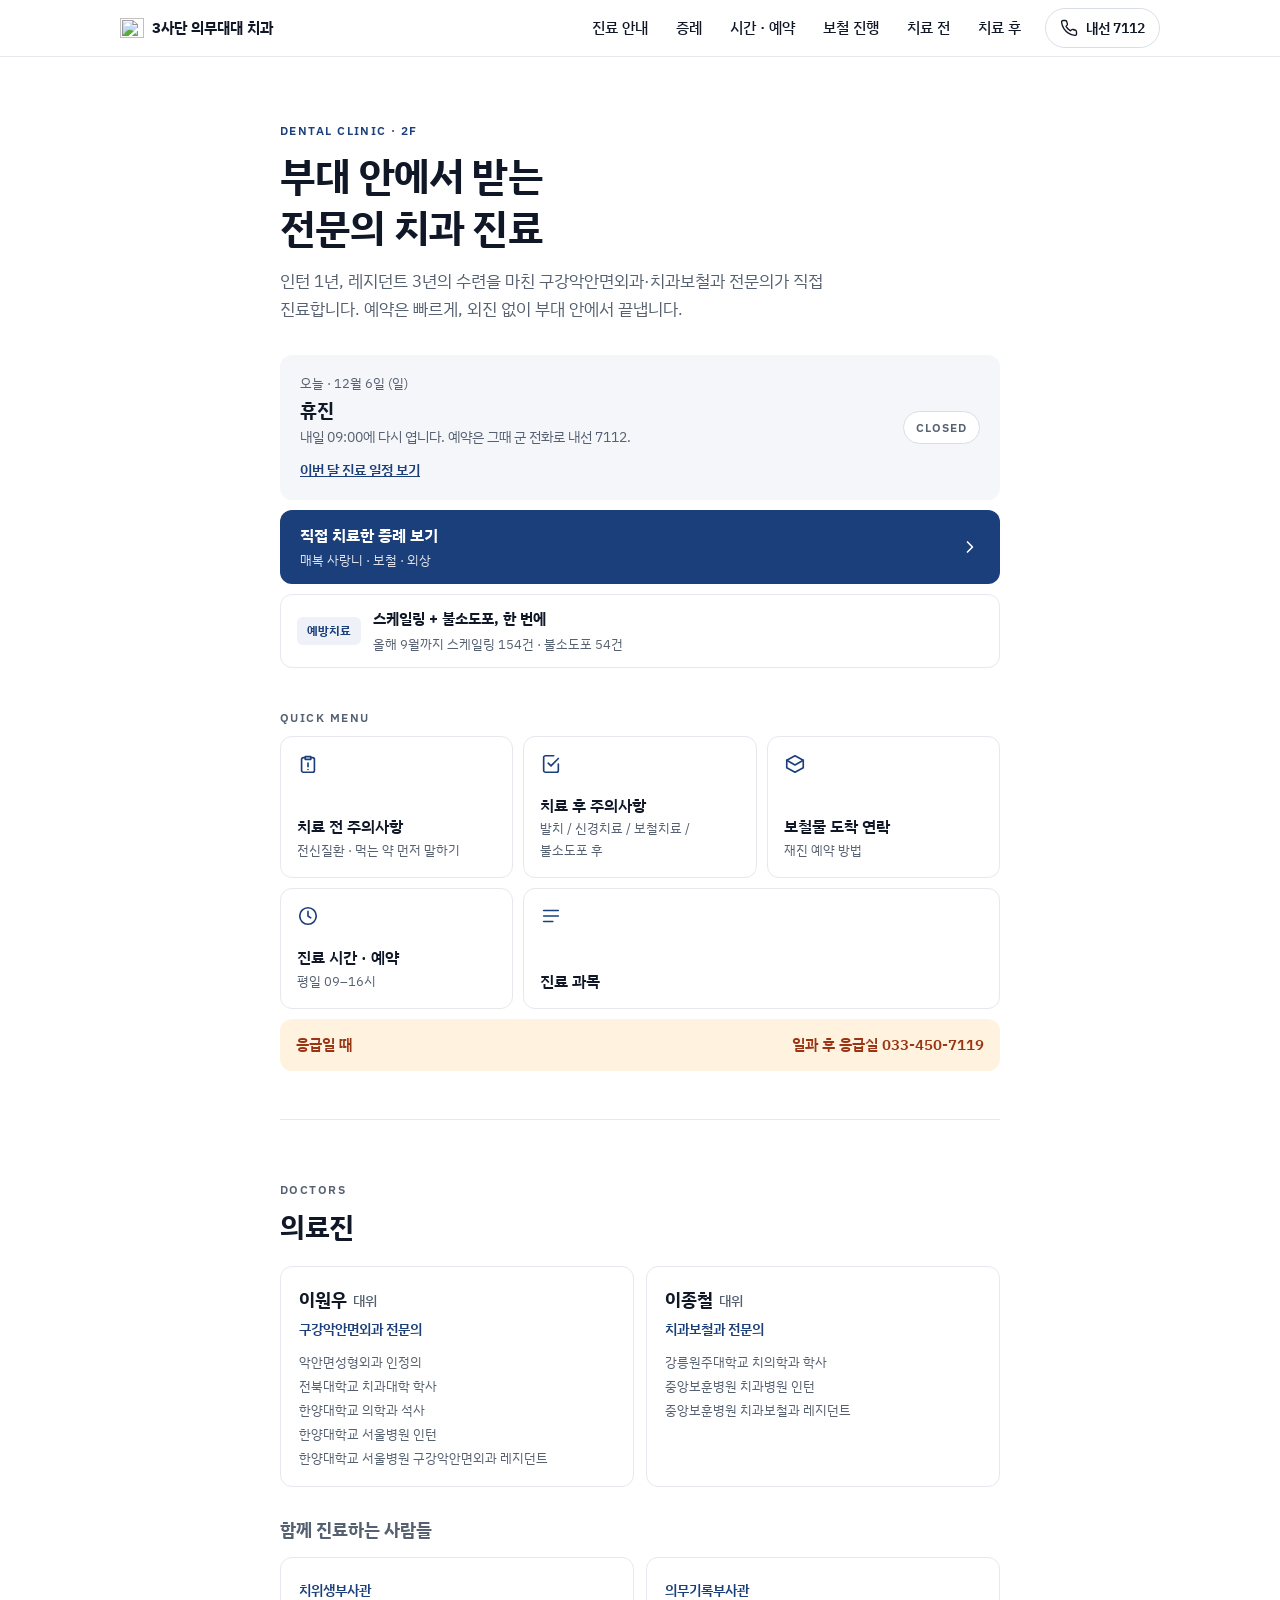
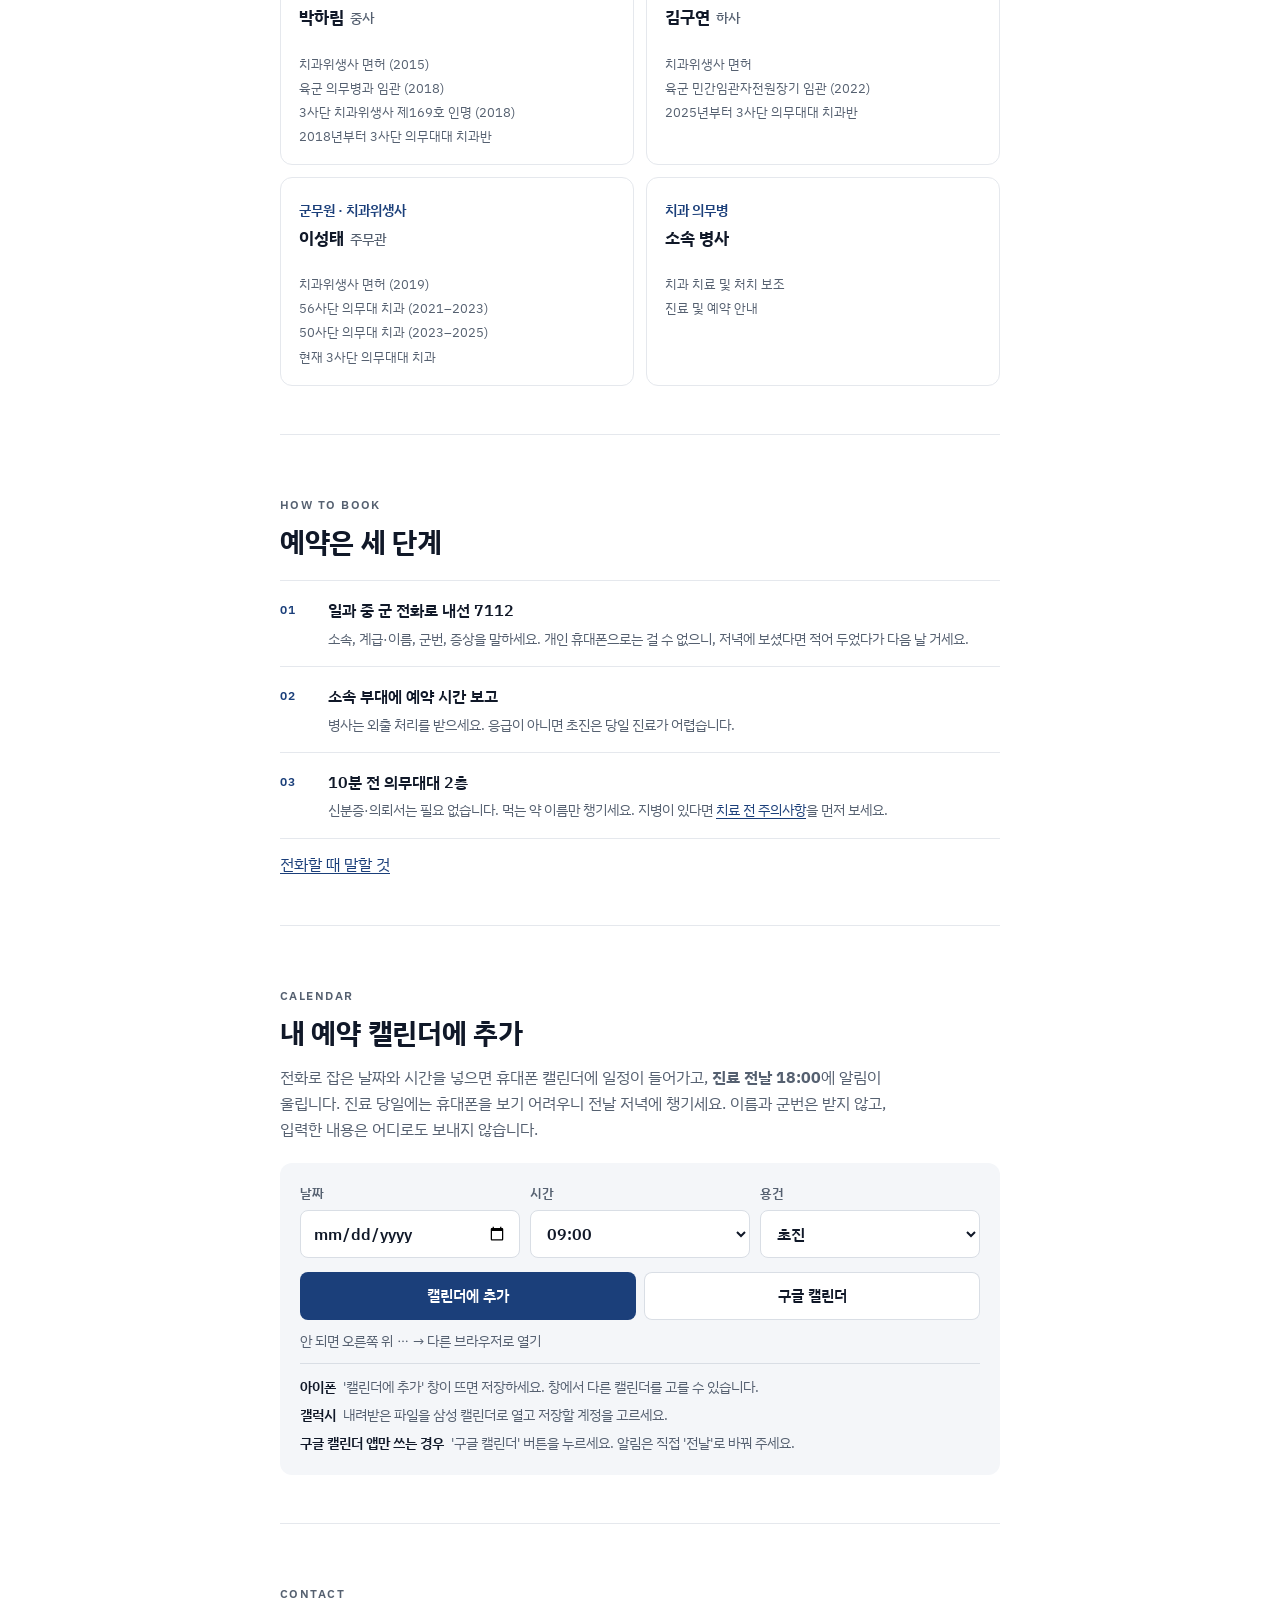
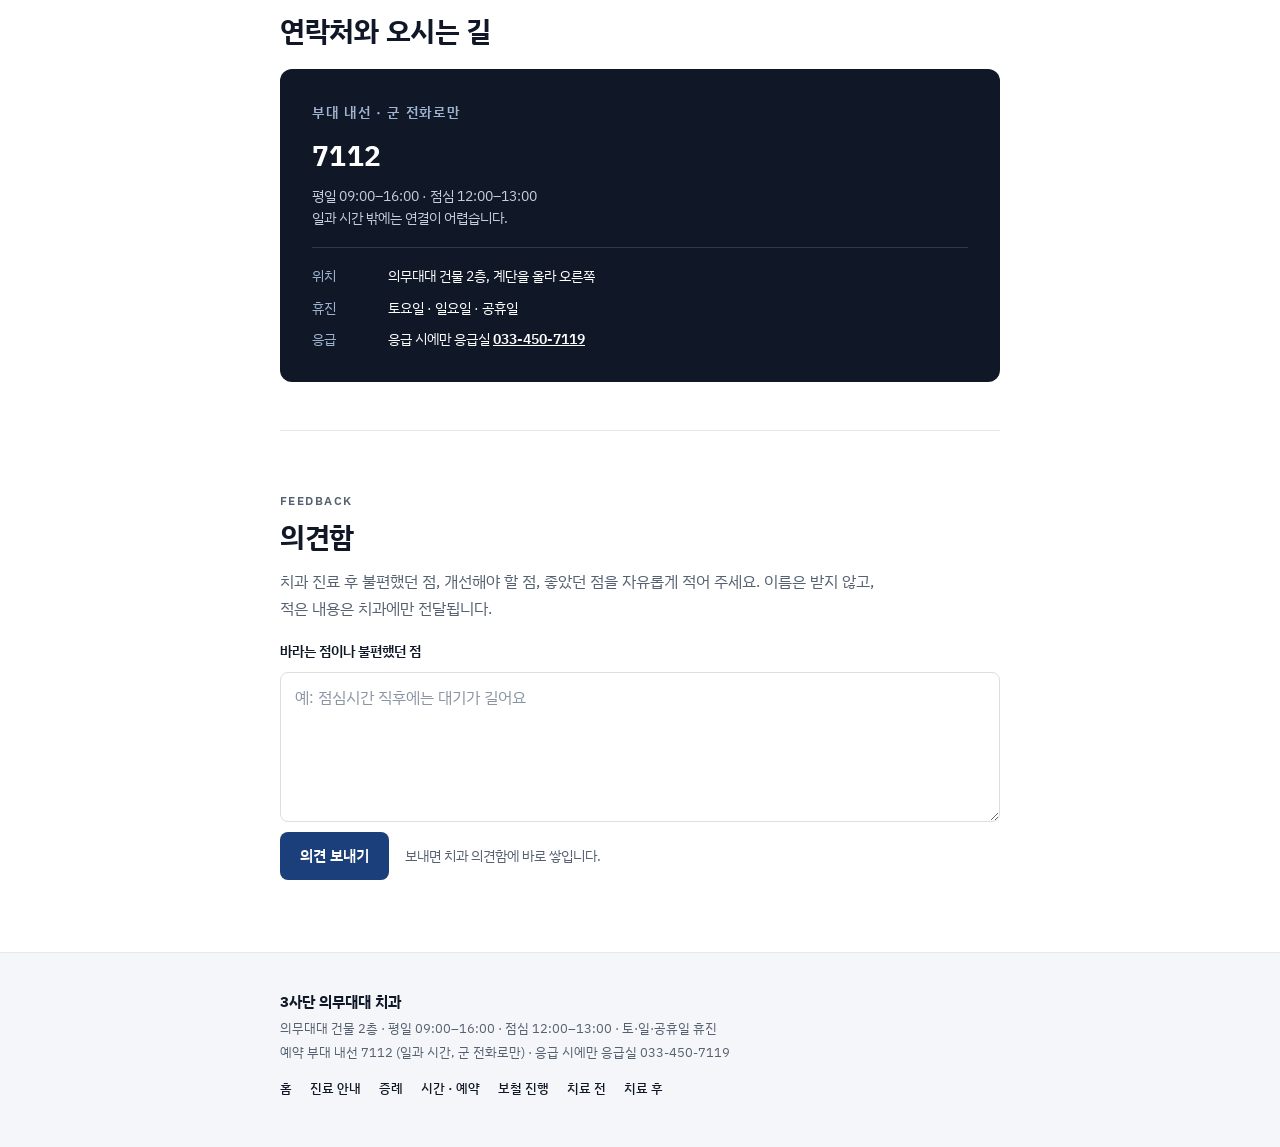
==== index.html @ 7af03ab2 "홈 바로가기 설명 문구 수정 Co-Authored-By: Claude Opus 5.5 <noreply@anthropic.com> Claude-Session: https://clau" ====
<!doctype html>
<html lang="ko">
<head>
<meta charset="utf-8">
<meta name="viewport" content="width=device-width, initial-scale=1">
<meta name="theme-color" content="#ffffff">
<link rel="preconnect" href="https://fonts.googleapis.com">
<link rel="preconnect" href="https://fonts.gstatic.com" crossorigin>
<link rel="stylesheet" href="https://fonts.googleapis.com/css2?family=IBM+Plex+Sans+KR:wght@400;500;600;700&family=IBM+Plex+Sans:wght@500;600&display=swap">
<link rel="icon" href="mark.svg" type="image/svg+xml">
<link rel="stylesheet" href="style.css">

<title>3사단 의무대대 치과</title>
<meta name="description" content="구강악안면외과·치과보철과 전문의가 상주하는 3사단 의무대대 치과. 평일 09:00–16:00, 예약은 군 전화로 부대 내선 7112.">
<meta property="og:type" content="website">
<meta property="og:site_name" content="3사단 의무대대 치과">
<meta property="og:locale" content="ko_KR">
<meta property="og:title" content="3사단 의무대대 치과">
<meta property="og:description" content="구강악안면외과·치과보철과 전문의 진료. 평일 09:00–16:00, 예약은 일과 시간에 군 전화로 부대 내선 7112.">
<meta property="og:url" content="https://wonwoo-dent.github.io/dental_clinic/">
<meta property="og:image" content="https://wonwoo-dent.github.io/dental_clinic/og.png">
<meta property="og:image:width" content="1200">
<meta property="og:image:height" content="630">
<meta property="og:image:alt" content="3사단 의무대대 치과 · 예약은 부대 내선 7112">
<meta name="twitter:card" content="summary_large_image">

</head>
<body>
<a class="skip" href="#main">본문 바로가기</a>
<header class="site-header">
  <div class="site-header__in">
    <a class="brand" href="index.html"><img src="mark.svg" alt="" width="24" height="21">3사단 의무대대 치과</a>
    <nav class="site-nav" aria-label="주요 메뉴">
      <a href="clinic.html">진료 안내</a>
      <a href="cases.html">증례</a>
      <a href="hours.html">시간 · 예약</a>
      <a href="prosthesis.html">보철 진행</a>
      <a href="before.html">치료 전</a>
      <a href="care.html">치료 후</a>
    </nav>
    <a class="site-call" href="hours.html#call" aria-label="전화 예약 안내"><svg viewBox="0 0 24 24" fill="none" stroke="currentColor" stroke-width="1.8" stroke-linecap="round" stroke-linejoin="round" aria-hidden="true"><path d="M22 16.9v3a2 2 0 0 1-2.2 2 19.8 19.8 0 0 1-8.6-3.1 19.5 19.5 0 0 1-6-6A19.8 19.8 0 0 1 2.1 4.2 2 2 0 0 1 4.1 2h3a2 2 0 0 1 2 1.7c.1.9.4 1.8.7 2.7a2 2 0 0 1-.5 2.1L8 9.8a16 16 0 0 0 6 6l1.3-1.3a2 2 0 0 1 2.1-.5c.9.3 1.8.6 2.7.7a2 2 0 0 1 1.7 2z"/></svg><span>내선 7112</span></a>
    <details class="menu">
      <summary aria-label="메뉴"><svg class="ic-open" viewBox="0 0 24 24" fill="none" stroke="currentColor" stroke-width="1.8" stroke-linecap="round" aria-hidden="true"><path d="M4 7h16M4 12h16M4 17h16"/></svg><svg class="ic-close" viewBox="0 0 24 24" fill="none" stroke="currentColor" stroke-width="1.8" stroke-linecap="round" aria-hidden="true"><path d="M6 6l12 12M18 6L6 18"/></svg></summary>
      <nav aria-label="메뉴">
        <a href="index.html" aria-current="page">홈</a>
        <a href="clinic.html">진료 안내</a>
        <a href="cases.html">증례</a>
        <a href="hours.html">시간 · 예약</a>
        <a href="prosthesis.html">보철 진행</a>
        <a href="before.html">치료 전</a>
        <a href="care.html">치료 후</a>
        <a class="menu__er" href="tel:033-450-7119"><span>응급 시에만 · 응급실</span><span>033-450-7119</span></a>
      </nav>
    </details>
  </div>
</header>

<main class="page" id="main">
  <section class="intro" aria-labelledby="page-title">
    <p class="eb eb--accent">Dental clinic · 2F</p>
    <h1 id="page-title">부대 안에서 받는<br>전문의 치과 진료</h1>
    <p class="lead">인턴 1년, 레지던트 3년의 수련을 마친 구강악안면외과·치과보철과 전문의가 직접 진료합니다. 예약은 빠르게, 외진 없이 부대 안에서 끝냅니다.</p>
  </section>

  <section class="today" aria-label="오늘 진료">
    <div>
      <p class="today__when" id="now-clock">오늘</p>
      <p class="today__status" id="now-status">평일 09:00–16:00 진료</p>
      <p class="today__next" id="now-next">점심시간 12:00–13:00. 토요일, 일요일, 공휴일은 휴진입니다.</p>
      <p class="today__sched" id="now-docs" hidden></p>
      <a class="today__link" href="hours.html#schedule">이번 달 진료 일정 보기</a>
    </div>
    <span class="today__badge" id="now-badge">HOURS</span>
  </section>

  <a class="banner" href="cases.html"><span><b>직접 치료한 증례 보기</b><span>매복 사랑니 · 보철 · 외상</span></span><svg viewBox="0 0 24 24" fill="none" stroke="currentColor" stroke-width="2" stroke-linecap="round" stroke-linejoin="round" aria-hidden="true"><path d="M9 6l6 6-6 6"/></svg></a>

  <a class="promo" href="clinic.html#prevent"><span class="promo__eb">예방치료</span><span><b>스케일링 + 불소도포, 한 번에</b><span>올해 9월까지 스케일링 154건 · 불소도포 54건</span></span></a>

  <section class="block block--flush" aria-labelledby="quick-title" style="margin-top:40px">
    <p class="eb" id="quick-title">Quick menu</p>
    <nav class="tiles" aria-label="바로가기">
      <a class="tile" href="before.html"><svg viewBox="0 0 24 24" fill="none" stroke="currentColor" stroke-width="1.8" stroke-linecap="round" stroke-linejoin="round" aria-hidden="true"><path d="M9 4h6v3H9z"/><path d="M15 5h2a2 2 0 0 1 2 2v12a2 2 0 0 1-2 2H7a2 2 0 0 1-2-2V7a2 2 0 0 1 2-2h2"/><path d="M12 11v4M12 18v.01"/></svg><span><b>치료 전 주의사항</b><span>전신질환 · 먹는 약 먼저 말하기</span></span></a>
      <a class="tile" href="care.html"><svg viewBox="0 0 24 24" fill="none" stroke="currentColor" stroke-width="1.8" stroke-linecap="round" stroke-linejoin="round" aria-hidden="true"><path d="M9 11l3 3 8-8"/><path d="M20 12v7a2 2 0 0 1-2 2H6a2 2 0 0 1-2-2V5a2 2 0 0 1 2-2h9"/></svg><span><b>치료 후 주의사항</b><span>발치 / 신경치료 / 보철치료 / 불소도포 후</span></span></a>
      <a class="tile" href="prosthesis.html#arrived"><svg viewBox="0 0 24 24" fill="none" stroke="currentColor" stroke-width="1.8" stroke-linecap="round" stroke-linejoin="round" aria-hidden="true"><path d="M21 8l-9-5-9 5 9 5 9-5z"/><path d="M3 8v8l9 5 9-5V8"/></svg><span><b>보철물 도착 연락</b><span>재진 예약 방법</span></span></a>
      <a class="tile" href="hours.html"><svg viewBox="0 0 24 24" fill="none" stroke="currentColor" stroke-width="1.8" stroke-linecap="round" stroke-linejoin="round" aria-hidden="true"><circle cx="12" cy="12" r="9"/><path d="M12 7v5l3 2"/></svg><span><b>진료 시간 · 예약</b><span>평일 09–16시</span></span></a>
      <a class="tile" href="clinic.html"><svg viewBox="0 0 24 24" fill="none" stroke="currentColor" stroke-width="1.8" stroke-linecap="round" aria-hidden="true"><path d="M4 6h16M4 12h16M4 18h10"/></svg><span><b>진료 과목</b></span></a>
    </nav>
    <a class="er-row" href="hours.html#emergency"><span>응급일 때</span><span>일과 후 응급실 033-450-7119</span></a>
  </section>

  <section class="block" id="staff" aria-labelledby="staff-title">
    <p class="eb">Doctors</p>
    <h2 class="block-title" id="staff-title">의료진</h2>
    <div class="doctors">
      <article class="doctor">
        <h3 class="doctor__name">이원우<small>대위</small></h3>
        <p class="doctor__role">구강악안면외과 전문의</p>
        <ul>
          <li>악안면성형외과 인정의</li>
          <li>전북대학교 치과대학 학사</li>
          <li>한양대학교 의학과 석사</li>
          <li>한양대학교 서울병원 인턴</li>
          <li>한양대학교 서울병원 구강악안면외과 레지던트</li>
        </ul>
      </article>
      <article class="doctor">
        <h3 class="doctor__name">이종철<small>대위</small></h3>
        <p class="doctor__role">치과보철과 전문의</p>
        <ul>
          <li>강릉원주대학교 치의학과 학사</li>
          <li>중앙보훈병원 치과병원 인턴</li>
          <li>중앙보훈병원 치과보철과 레지던트</li>
        </ul>
      </article>
    </div>
    <h3 class="staff-title">함께 진료하는 사람들</h3>
    <div class="doctors">
      <article class="doctor">
        <p class="doctor__role">치위생부사관</p>
        <h4 class="doctor__name">박하림<small>중사</small></h4>
        <ul>
          <li>치과위생사 면허 (2015)</li>
          <li>육군 의무병과 임관 (2018)</li>
          <li>3사단 치과위생사 제169호 인명 (2018)</li>
          <li>2018년부터 3사단 의무대대 치과반</li>
        </ul>
      </article>
      <article class="doctor">
        <p class="doctor__role">의무기록부사관</p>
        <h4 class="doctor__name">김구연<small>하사</small></h4>
        <ul>
          <li>치과위생사 면허</li>
          <li>육군 민간임관자전원장기 임관 (2022)</li>
          <li>2025년부터 3사단 의무대대 치과반</li>
        </ul>
      </article>
      <article class="doctor">
        <p class="doctor__role">군무원 · 치과위생사</p>
        <h4 class="doctor__name">이성태<small>주무관</small></h4>
        <ul>
          <li>치과위생사 면허 (2019)</li>
          <li>56사단 의무대 치과 (2021–2023)</li>
          <li>50사단 의무대 치과 (2023–2025)</li>
          <li>현재 3사단 의무대대 치과</li>
        </ul>
      </article>
      <article class="doctor">
        <p class="doctor__role">치과 의무병</p>
        <h4 class="doctor__name">소속 병사</h4>
        <ul>
          <li>치과 치료 및 처치 보조</li>
          <li>진료 및 예약 안내</li>
        </ul>
      </article>
    </div>
  </section>

  <section class="block" id="how" aria-labelledby="how-title">
    <p class="eb">How to book</p>
    <h2 class="block-title" id="how-title">예약은 세 단계</h2>
    <ol class="numlist">
      <li><div><b>일과 중 군 전화로 내선 7112</b><span>소속, 계급·이름, 군번, 증상을 말하세요. 개인 휴대폰으로는 걸 수 없으니, 저녁에 보셨다면 적어 두었다가 다음 날 거세요.</span></div></li>
      <li><div><b>소속 부대에 예약 시간 보고</b><span>병사는 외출 처리를 받으세요. 응급이 아니면 초진은 당일 진료가 어렵습니다.</span></div></li>
      <li><div><b>10분 전 의무대대 2층</b><span>신분증·의뢰서는 필요 없습니다. 먹는 약 이름만 챙기세요. 지병이 있다면 <a class="link" href="before.html">치료 전 주의사항</a>을 먼저 보세요.</span></div></li>
    </ol>
    <p><a class="link" href="hours.html#call">전화할 때 말할 것</a></p>
  </section>

  <section class="block" id="add-calendar" aria-labelledby="addcal-title">
    <p class="eb">Calendar</p>
    <h2 class="block-title" id="addcal-title">내 예약 캘린더에 추가</h2>
    <p class="text">전화로 잡은 날짜와 시간을 넣으면 휴대폰 캘린더에 일정이 들어가고, <b>진료 전날 18:00</b>에 알림이 울립니다. 진료 당일에는 휴대폰을 보기 어려우니 전날 저녁에 챙기세요. 이름과 군번은 받지 않고, 입력한 내용은 어디로도 보내지 않습니다.</p>
    <form class="addcal" data-addcal>
      <p class="addcal__kakao" data-addcal-kakao hidden>카카오톡 안에서는 캘린더 추가가 안 될 수 있습니다. 오른쪽 위 <b>⋯</b> → <b>다른 브라우저로 열기</b>를 누른 뒤 다시 해 주세요.</p>
      <div class="addcal__fields">
        <label>날짜<input type="date" name="date" required></label>
        <label>시간<select name="time"></select></label>
        <label>용건<select name="kind"><option>초진</option><option>재진</option><option>보철 장착</option><option>발치</option><option>신경치료</option><option>스케일링</option></select></label>
      </div>
      <div class="addcal__buttons">
        <button class="button" type="submit">캘린더에 추가</button>
        <button class="button button--ghost" type="button" data-addcal-google>구글 캘린더</button>
      </div>
      <p class="addcal__msg small" data-addcal-msg aria-live="polite"></p>
      <p class="addcal__hint small muted">안 되면 오른쪽 위 ⋯ → 다른 브라우저로 열기</p>
      <ul class="addcal__devices small muted">
        <li><b>아이폰</b> '캘린더에 추가' 창이 뜨면 저장하세요. 창에서 다른 캘린더를 고를 수 있습니다.</li>
        <li><b>갤럭시</b> 내려받은 파일을 삼성 캘린더로 열고 저장할 계정을 고르세요.</li>
        <li><b>구글 캘린더 앱만 쓰는 경우</b> '구글 캘린더' 버튼을 누르세요. 알림은 직접 '전날'로 바꿔 주세요.</li>
      </ul>
    </form>
  </section>

  <section class="block" id="place" aria-labelledby="place-title">
    <p class="eb">Contact</p>
    <h2 class="block-title" id="place-title">연락처와 오시는 길</h2>
    <div class="contact">
      <p class="eb">부대 내선 · 군 전화로만</p>
      <p class="contact__num">7112</p>
      <p>평일 09:00–16:00 · 점심 12:00–13:00<br>일과 시간 밖에는 연결이 어렵습니다.</p>
      <dl class="contact__rows">
        <dt>위치</dt><dd>의무대대 건물 2층, 계단을 올라 오른쪽</dd>
        <dt>휴진</dt><dd>토요일 · 일요일 · 공휴일</dd>
        <dt>응급</dt><dd>응급 시에만 응급실 <a href="tel:033-450-7119">033-450-7119</a></dd>
      </dl>
    </div>
  </section>

  <section class="block" id="feedback" aria-labelledby="fb-title">
    <p class="eb">Feedback</p>
    <h2 class="block-title" id="fb-title">의견함</h2>
    <p>치과 진료 후 불편했던 점, 개선해야 할 점, 좋았던 점을 자유롭게 적어 주세요. 이름은 받지 않고, 적은 내용은 치과에만 전달됩니다.</p>
    <form class="fb" id="fb-form" action="https://docs.google.com/forms/d/e/1FAIpQLScYv5OPSOPAkaIRf9biORDnwYV5szAisddn2qoDDCzbE45UtQ/formResponse" method="post" target="fb-sink" novalidate>
      <label class="fb__label" for="fb-text">바라는 점이나 불편했던 점</label>
      <textarea class="fb__field" id="fb-text" name="entry.2080021156" rows="5" required maxlength="1000" placeholder="예: 점심시간 직후에는 대기가 길어요"></textarea>
      <div class="fb__row">
        <button class="button" type="submit" id="fb-send">의견 보내기</button>
        <span class="fb__note small muted" id="fb-note">보내면 치과 의견함에 바로 쌓입니다.</span>
      </div>
    </form>
    <iframe name="fb-sink" class="sr-only" title="전송 처리" tabindex="-1" aria-hidden="true"></iframe>
    <p class="fb__done" id="fb-done" hidden>보냈습니다. 읽고 진료에 반영하겠습니다. 하나 더 적으려면 칸에 다시 쓰면 됩니다.</p>
  </section>
</main>
<footer class="site-footer">
  <div class="site-footer__in">
    <p class="site-footer__name">3사단 의무대대 치과</p>
    <p>의무대대 건물 2층 · 평일 09:00–16:00 · 점심 12:00–13:00 · 토·일·공휴일 휴진</p>
    <p>예약 부대 내선 7112 (일과 시간, 군 전화로만) · 응급 시에만 응급실 033-450-7119</p>
    <nav class="site-footer__links" aria-label="꼬리 메뉴">
      <a href="index.html">홈</a>
      <a href="clinic.html">진료 안내</a>
      <a href="cases.html">증례</a>
      <a href="hours.html">시간 · 예약</a>
      <a href="prosthesis.html">보철 진행</a>
      <a href="before.html">치료 전</a>
      <a href="care.html">치료 후</a>
    </nav>
  </div>
</footer>
<script src="site.js" defer></script>
<script src="calendar.js" defer></script>
<script src="booking.js" defer></script>
</body>
</html>
---- style.css ----
/* 3사단 의무대대 치과 — 공통 스타일
   공공기관 안내 페이지처럼 찾기 쉽게, 여백과 글자만 절제해서.
   색: 흰 바탕, 짙은 글자, 포인트 남색은 버튼·라벨·칩에만. 글꼴: IBM Plex Sans KR. 본문은 왼쪽 정렬. */

:root {
  --bg: #ffffff;
  --ink: #101828;
  --muted: #556070;
  --line: #e5e8ed;
  --line-strong: #d9dee5;
  --soft: #f4f6f9;
  --accent: #1b3f7a;
  --accent-deep: #122b55;
  --accent-soft: #eef2f8;
  --warn-bg: #fff3e0;
  --warn: #9a3412;
  --warn-text: #4a2306;
  --warn-sub: #6b4a2e;
  --do: #15803d;
  --dont: #b42318;
  --dark: #101828;
  --dark-text: #c5ceda;
  --dark-label: #9fb3d1;

  --font: "IBM Plex Sans KR", "Pretendard Variable", Pretendard, -apple-system, system-ui, sans-serif;
  --font-eb: "IBM Plex Sans", "IBM Plex Sans KR", -apple-system, system-ui, sans-serif;

  --wrap: 760px;
  --gutter: 20px;
  --radius: 12px;
}

/* ---------- 기본 ---------- */
*, *::before, *::after { box-sizing: border-box; }
html { -webkit-text-size-adjust: 100%; text-size-adjust: 100%; scroll-padding-top: 72px; }
body { margin: 0; background: var(--bg); color: var(--ink); font-family: var(--font); font-size: 16px; line-height: 1.65; -webkit-font-smoothing: antialiased; word-break: keep-all; overflow-wrap: break-word; }
h1, h2, h3, p, figure, ul, ol, dl, dd { margin: 0; }
img, svg { display: block; max-width: 100%; }
button, input, select, textarea { font: inherit; color: inherit; }
a { color: var(--accent); }
a:hover { color: var(--accent-deep); }
:focus-visible { outline: 3px solid var(--accent); outline-offset: 2px; }
.sr-only { position: absolute; width: 1px; height: 1px; overflow: hidden; clip-path: inset(50%); white-space: nowrap; }
.skip { position: absolute; left: 12px; top: -48px; z-index: 30; padding: 10px 14px; background: var(--ink); color: #fff; text-decoration: none; border-radius: 8px; }
.skip:focus { top: 12px; color: #fff; }
.muted { color: var(--muted); }
.small { font-size: 14px; line-height: 1.6; }
.nums { font-variant-numeric: tabular-nums; }
.link { color: var(--accent); text-decoration: underline; text-underline-offset: 0.2em; text-decoration-thickness: 1px; }

/* 영문 대문자 작은 라벨 */
.eb { margin: 0 0 8px; font-family: var(--font-eb); font-size: 12px; font-weight: 600; letter-spacing: 0.12em; text-transform: uppercase; color: var(--muted); }
.eb--accent { color: var(--accent); }

/* ---------- 헤더 ---------- */
.site-header { position: sticky; top: 0; z-index: 20; background: rgba(255, 255, 255, 0.95); border-bottom: 1px solid var(--line); backdrop-filter: saturate(1.4) blur(8px); -webkit-backdrop-filter: saturate(1.4) blur(8px); }
.site-header__in { max-width: 1080px; height: 56px; margin: 0 auto; padding: 0 var(--gutter); display: flex; align-items: center; gap: 12px; }
.brand { display: flex; align-items: center; gap: 8px; margin-right: auto; color: var(--ink); text-decoration: none; font-size: 15px; font-weight: 700; white-space: nowrap; }
.brand:hover { color: var(--ink); }
.brand img { width: 24px; height: auto; }
.site-nav { display: flex; gap: 4px; }
.site-nav a { padding: 8px 12px; border-radius: 8px; color: var(--ink); text-decoration: none; font-size: 15px; font-weight: 500; }
.site-nav a:hover { background: var(--soft); color: var(--ink); }
.site-nav a[aria-current="page"] { color: var(--accent); font-weight: 600; }
.site-call { display: flex; align-items: center; gap: 8px; height: 40px; padding: 0 14px; border: 1px solid var(--line-strong); border-radius: 999px; color: var(--ink); text-decoration: none; font-size: 14px; font-weight: 600; white-space: nowrap; }
.site-call:hover { border-color: var(--ink); color: var(--ink); }
.site-call svg { width: 18px; height: 18px; }
.menu { display: none; position: relative; }
.menu summary { list-style: none; width: 44px; height: 44px; display: flex; align-items: center; justify-content: center; cursor: pointer; border-radius: 8px; }
.menu summary::-webkit-details-marker { display: none; }
.menu summary svg { width: 22px; height: 22px; }
.menu .ic-close { display: none; }
.menu[open] .ic-open { display: none; }
.menu[open] .ic-close { display: block; }
.menu nav { position: fixed; left: 0; right: 0; top: 56px; padding: 8px var(--gutter) 20px; background: #fff; border-bottom: 1px solid var(--line); box-shadow: 0 12px 24px rgba(16, 24, 40, 0.08); }
.menu nav a { display: flex; justify-content: space-between; align-items: center; min-height: 52px; border-bottom: 1px solid var(--line); color: var(--ink); text-decoration: none; font-size: 16px; font-weight: 500; }
.menu nav a[aria-current="page"] { color: var(--accent); font-weight: 600; }
.menu nav a.menu__er { border-bottom: 0; margin-top: 12px; min-height: 48px; padding: 0 14px; border-radius: 8px; background: var(--warn-bg); color: var(--warn); font-weight: 600; }

/* ---------- 본문 틀 ---------- */
.page { max-width: var(--wrap); margin: 0 auto; padding: 0 var(--gutter); }
.intro { padding: 44px 0 8px; }
.intro h1 { font-size: clamp(30px, 4vw, 40px); line-height: 1.3; font-weight: 700; letter-spacing: -0.02em; }
.intro .lead { margin-top: 14px; max-width: 36em; font-size: 17px; line-height: 1.65; color: var(--muted); }
.intro .actions { margin-top: 22px; display: flex; flex-wrap: wrap; gap: 8px; }
.block { margin-top: 48px; padding-top: 48px; border-top: 1px solid var(--line); }
.block--flush { border-top: 0; padding-top: 0; }
.block > h2, .block-title { font-size: clamp(24px, 3vw, 28px); line-height: 1.35; font-weight: 700; letter-spacing: -0.01em; }
.block > p, .block .text { margin-top: 12px; max-width: 38em; color: var(--muted); }
.block > p + p { margin-top: 8px; }
.block > h3 { margin-top: 28px; font-size: 18px; font-weight: 700; }
.plain { margin-top: 14px; padding-left: 1.2em; }
.plain li + li { margin-top: 6px; }
.plain li::marker { color: var(--accent); }

/* ---------- 버튼 ---------- */
.button { display: inline-flex; align-items: center; justify-content: center; gap: 8px; min-height: 48px; padding: 0 20px; border: 0; border-radius: 8px; background: var(--accent); color: #fff; text-decoration: none; font-size: 15px; font-weight: 600; cursor: pointer; white-space: nowrap; }
.button:hover { background: var(--accent-deep); color: #fff; }
.button--ghost { background: #fff; color: var(--ink); box-shadow: inset 0 0 0 1px var(--line-strong); }
.button--ghost:hover { background: var(--soft); color: var(--ink); }

/* ---------- 칩 ---------- */
.chips { margin-top: 22px; display: flex; flex-wrap: wrap; gap: 8px; }
.chip { display: inline-flex; align-items: center; height: 36px; padding: 0 14px; border: 1px solid var(--line-strong); border-radius: 999px; color: var(--ink); text-decoration: none; font-size: 14px; font-weight: 500; white-space: nowrap; }
.chip:hover { border-color: var(--ink); color: var(--ink); }

/* ---------- 응급 상자 ---------- */
.urgent { margin-top: 28px; padding: 20px; background: var(--warn-bg); border-radius: var(--radius); color: var(--warn-text); }
.urgent__head { display: flex; align-items: center; gap: 8px; color: var(--warn); }
.urgent__head svg { width: 20px; height: 20px; flex: none; }
.urgent__head h2 { font-size: 17px; font-weight: 700; }
.urgent ul { margin-top: 12px; padding-left: 20px; font-size: 15px; line-height: 1.75; }
.urgent p { margin-top: 10px; font-size: 15px; line-height: 1.7; }
.urgent__grid { margin-top: 16px; display: grid; grid-template-columns: repeat(2, minmax(0, 1fr)); gap: 8px; }
.urgent__cell { padding: 12px; background: #fff; border-radius: 8px; }
.urgent__cell span { display: block; font-size: 12px; color: var(--warn-sub); }
.urgent__cell b { display: block; margin-top: 4px; font-size: 16px; color: var(--ink); }
.urgent__er { margin-top: 8px; min-height: 48px; display: flex; align-items: center; justify-content: center; padding: 0 12px; background: var(--warn); color: #fff; border-radius: 8px; text-decoration: none; font-size: 15px; font-weight: 600; text-align: center; }
.urgent__er:hover { background: #7c2d12; color: #fff; }

/* ---------- 시술별: 요약 태그와 이렇게 하세요 / 하지 마세요 ---------- */
.tags { margin-top: 14px; display: flex; flex-wrap: wrap; gap: 6px; }
.tag { padding: 4px 10px; background: var(--accent-soft); border-radius: 6px; font-size: 13px; font-weight: 500; color: var(--accent); }
.sub { margin-top: 24px; font-size: 13px; font-weight: 600; color: var(--muted); }
.checks { margin-top: 10px; padding: 0; list-style: none; display: grid; gap: 10px; }
.checks li { position: relative; padding-left: 28px; font-size: 15px; line-height: 1.6; }
.checks li::before { content: ""; position: absolute; left: 0; top: 3px; width: 18px; height: 18px; background: no-repeat center / 18px 18px; }
.checks .do::before { background-image: url("data:image/svg+xml,%3Csvg xmlns='http://www.w3.org/2000/svg' viewBox='0 0 24 24' fill='none' stroke='%2315803D' stroke-width='2.4' stroke-linecap='round' stroke-linejoin='round'%3E%3Cpath d='M5 12l5 5L20 7'/%3E%3C/svg%3E"); }
.checks .dont::before { background-image: url("data:image/svg+xml,%3Csvg xmlns='http://www.w3.org/2000/svg' viewBox='0 0 24 24' fill='none' stroke='%23B42318' stroke-width='2.4' stroke-linecap='round'%3E%3Cpath d='M6 6l12 12M18 6L6 18'/%3E%3C/svg%3E"); }
.softbox { margin-top: 22px; padding: 16px; background: var(--soft); border-radius: 10px; }
.softbox b { display: block; font-size: 15px; }
.softbox p { margin-top: 6px; font-size: 14px; line-height: 1.65; color: var(--muted); }

/* ---------- 순서: 번호 원 ---------- */
.flow { margin-top: 20px; padding: 0; list-style: none; counter-reset: flow; }
.flow li { position: relative; padding: 0 0 18px 42px; counter-increment: flow; }
.flow li::before { content: counter(flow); position: absolute; left: 0; top: 0; width: 28px; height: 28px; border-radius: 50%; background: var(--accent); color: #fff; font-size: 13px; font-weight: 700; display: flex; align-items: center; justify-content: center; }
.flow li:not(:last-child)::after { content: ""; position: absolute; left: 13.5px; top: 32px; bottom: 4px; width: 1px; background: var(--line-strong); }
.flow b { display: block; padding-top: 3px; font-size: 15px; font-weight: 600; }
.flow span { display: block; margin-top: 4px; font-size: 14px; line-height: 1.6; color: var(--muted); }

/* ---------- 순서: 01 02 03 줄 목록 ---------- */
.numlist { margin-top: 20px; padding: 0; list-style: none; border-top: 1px solid var(--line); counter-reset: n; }
.numlist li { display: grid; grid-template-columns: 36px minmax(0, 1fr); gap: 12px; padding: 16px 0; border-bottom: 1px solid var(--line); counter-increment: n; }
.numlist li::before { content: counter(n, decimal-leading-zero); padding-top: 3px; font-family: var(--font-eb); font-size: 12px; font-weight: 600; letter-spacing: 0.12em; color: var(--accent); }
.numlist b { display: block; font-size: 16px; font-weight: 600; }
.numlist span { display: block; margin-top: 4px; font-size: 14px; line-height: 1.6; color: var(--muted); }

/* ---------- 전화 스크립트 카드 (어두운 면) ---------- */
.callcard { margin-top: 56px; padding: 24px 20px; background: var(--dark); color: #fff; border-radius: var(--radius); }
.block .callcard, .callcard--inline { margin-top: 20px; }
.callcard h3.callcard__title { margin-top: 10px; }
.callcard .eb { margin: 0; color: var(--dark-label); }
.callcard__title { margin-top: 10px; font-size: 20px; font-weight: 700; line-height: 1.35; }
.callcard__note { margin-top: 8px; font-size: 14px; line-height: 1.6; color: var(--dark-text); }
.callcard__list { margin-top: 18px; display: grid; grid-template-columns: 76px minmax(0, 1fr); row-gap: 10px; font-size: 15px; }
.callcard__list dt { color: var(--dark-label); }
.callcard__list dd.is-fill { font-weight: 700; }
.callcard__foot { margin-top: 16px; font-size: 14px; color: var(--dark-text); }
.callcard__num { margin-top: 18px; font-size: 22px; font-weight: 700; letter-spacing: 0.01em; }
.callcard__num small { display: block; margin-top: 2px; font-size: 13px; font-weight: 400; color: var(--dark-text); letter-spacing: 0; }

/* ---------- 캘린더 파일 만들기 ---------- */
.addcal { margin-top: 20px; padding: 20px; background: var(--soft); border-radius: var(--radius); }
.addcal__fields { display: grid; grid-template-columns: repeat(3, minmax(0, 1fr)); gap: 10px; }
.addcal label { display: grid; gap: 6px; font-size: 13px; font-weight: 600; color: var(--muted); }
.addcal input, .addcal select { width: 100%; min-height: 48px; padding: 0 12px; border: 1px solid var(--line-strong); border-radius: 8px; background: #fff; color: var(--ink); font-size: 16px; }
.addcal .button { margin-top: 14px; width: 100%; }
.addcal__msg { margin-top: 10px; }
@media (max-width: 560px) { .addcal__fields { grid-template-columns: 1fr 1fr; } .addcal__fields label:last-child { grid-column: 1 / -1; } }

/* ---------- 홈: 오늘 진료 ---------- */
.today { margin-top: 24px; padding: 18px 20px; background: var(--soft); border-radius: var(--radius); display: flex; align-items: center; justify-content: space-between; gap: 12px; }
.today__when { font-size: 13px; color: var(--muted); }
.today__status { margin-top: 4px; font-size: 19px; font-weight: 700; line-height: 1.35; }
.today__next { margin-top: 2px; font-size: 14px; line-height: 1.55; color: var(--muted); }
.today__sched { margin-top: 8px; font-size: 14px; font-weight: 600; color: var(--accent); }
.today__sched[hidden] { display: none; }
.today__badge { flex: none; padding: 6px 12px; border-radius: 999px; background: #fff; border: 1px solid var(--line-strong); font-family: var(--font-eb); font-size: 12px; font-weight: 600; letter-spacing: 0.08em; color: var(--muted); }
.today__badge.is-open { background: var(--accent); border-color: var(--accent); color: #fff; }
.today__link { display: inline-block; margin-top: 10px; font-size: 14px; font-weight: 600; }

/* ---------- 홈: 바로가기 타일 ---------- */
.tiles { display: grid; grid-template-columns: repeat(2, minmax(0, 1fr)); gap: 10px; }
.tiles > .tile:last-child:nth-child(odd) { grid-column: 1 / -1; min-height: 0; flex-direction: row; align-items: center; justify-content: flex-start; gap: 14px; }
.tile { display: flex; flex-direction: column; justify-content: space-between; gap: 20px; min-height: 120px; padding: 16px; border: 1px solid var(--line); border-radius: var(--radius); color: var(--ink); text-decoration: none; }
.tile:hover { border-color: var(--ink); color: var(--ink); }
.tile svg { width: 22px; height: 22px; color: var(--accent); }
.tile > span { display: block; }
.tile b { display: block; font-size: 16px; font-weight: 600; line-height: 1.35; color: var(--ink); }
.tile b + span { display: block; margin-top: 2px; font-size: 13px; color: var(--muted); }
.er-row { margin-top: 10px; min-height: 52px; padding: 0 16px; display: flex; align-items: center; justify-content: space-between; gap: 12px; background: var(--warn-bg); border-radius: var(--radius); color: var(--warn); text-decoration: none; font-size: 15px; font-weight: 600; }
.er-row:hover { color: #7c2d12; }

/* ---------- 홈: 의료진 ---------- */
.doctors { margin-top: 20px; display: grid; grid-template-columns: repeat(2, minmax(0, 1fr)); gap: 12px; }
.doctor { padding: 18px; border: 1px solid var(--line); border-radius: var(--radius); }
.doctor__name { font-size: 18px; font-weight: 700; }
.doctor__name small { margin-left: 6px; font-size: 14px; font-weight: 500; color: var(--muted); }
.doctor__role { margin-top: 2px; font-size: 14px; font-weight: 600; color: var(--accent); }
.doctor ul { margin-top: 12px; padding: 0; list-style: none; font-size: 13px; line-height: 1.55; color: var(--muted); }
.doctor ul li + li { margin-top: 4px; }
.team { margin-top: 28px; border-top: 1px solid var(--line); }
.team__row { display: grid; grid-template-columns: 9.5rem minmax(0, 1fr); gap: 12px; padding: 14px 0; border-bottom: 1px solid var(--line); font-size: 15px; }
.team__row dt { color: var(--muted); font-size: 14px; }
.team__row dd b { font-weight: 600; }
.team__row dd span { display: block; margin-top: 2px; font-size: 13px; color: var(--muted); }

/* ---------- 연락처 카드 ---------- */
.contact { margin-top: 20px; padding: 24px 20px; background: var(--dark); color: #fff; border-radius: var(--radius); }
.contact .eb { margin: 0; color: var(--dark-label); }
.contact .contact__num { margin-top: 10px; font-size: 28px; font-weight: 700; color: #fff; letter-spacing: 0.01em; }
.contact p { margin-top: 6px; font-size: 14px; line-height: 1.6; color: var(--dark-text); }
.contact a { color: #fff; font-weight: 600; }
.contact__rows { margin-top: 18px; padding-top: 16px; border-top: 1px solid rgba(255, 255, 255, 0.14); display: grid; grid-template-columns: 76px minmax(0, 1fr); row-gap: 8px; font-size: 14px; }
.contact__rows dt { color: var(--dark-label); }

/* ---------- 표 ---------- */
.table { width: 100%; margin-top: 18px; border-collapse: collapse; font-variant-numeric: tabular-nums; font-size: 15px; }
.table th, .table td { padding: 12px 8px; border-bottom: 1px solid var(--line); text-align: left; vertical-align: top; }
.table thead th { font-size: 13px; font-weight: 600; color: var(--muted); border-bottom-color: var(--line-strong); }
.table tbody th { font-weight: 600; white-space: nowrap; }
.table td.num { white-space: nowrap; }

/* ---------- 접는 칸 ---------- */
.bars { margin-top: 18px; border-top: 1px solid var(--line); }
.bar { border-bottom: 1px solid var(--line); }
.bar summary { list-style: none; min-height: 56px; display: flex; align-items: center; justify-content: space-between; gap: 12px; font-weight: 600; cursor: pointer; }
.bar summary::-webkit-details-marker { display: none; }
.bar summary::after { content: ""; width: 10px; height: 10px; border-right: 2px solid var(--muted); border-bottom: 2px solid var(--muted); transform: rotate(45deg) translateY(-3px); transition: transform 160ms ease; }
.bar[open] summary::after { transform: rotate(-135deg) translateY(-3px); }
.bar__panel { padding: 0 0 18px; }
.bar__panel dl { display: grid; grid-template-columns: minmax(0, 1fr) auto; gap: 8px 16px; font-size: 15px; }
.bar__panel dt { color: var(--muted); }
.bar__panel dd { font-weight: 600; text-align: right; }
.bar__panel p { margin-top: 10px; font-size: 14px; color: var(--muted); }

/* ---------- 자주 묻는 질문 ---------- */
.faq-list { margin-top: 18px; border-top: 1px solid var(--line); }
.faq-list p { padding: 16px 0; border-bottom: 1px solid var(--line); font-size: 15px; color: var(--muted); }
.faq-list b { display: block; margin-bottom: 4px; font-size: 16px; font-weight: 600; color: var(--ink); }

/* ---------- 진료 안내: 과목별 ---------- */
.feature__statement { margin-top: 10px; color: var(--muted); }
.case__title { margin-top: 24px; font-size: 15px; font-weight: 600; }
.feature__cases, .case__grid { margin-top: 10px; display: grid; grid-template-columns: repeat(2, minmax(0, 1fr)); gap: 6px; }
.case__grid--3 { grid-template-columns: repeat(3, minmax(0, 1fr)); }
.feature__cases figure, .case__grid figure { margin: 0; min-width: 0; }
.feature__cases img, .case__grid img { width: 100%; height: auto; aspect-ratio: 4 / 3; object-fit: cover; border-radius: 8px; background: var(--soft); }
.feature__cases img { aspect-ratio: 16 / 10; }
.case__grid--wide img { aspect-ratio: 16 / 10; }
.feature__cases figcaption, .case__grid figcaption { margin-top: 6px; font-size: 13px; line-height: 1.4; color: var(--muted); }
.feature__photo { margin-top: 18px; }
.feature__photo img { width: 100%; height: auto; aspect-ratio: 16 / 10; object-fit: cover; border-radius: 8px; background: var(--soft); }
.feature__photo figcaption { margin-top: 6px; font-size: 13px; color: var(--muted); }
.feature__credit { margin-top: 10px; font-size: 12px; color: var(--muted); }
.feature__more { margin-top: 14px; font-size: 15px; }
.feature__list { margin-top: 18px; padding-left: 1.2em; font-size: 15px; }
.feature__list li + li { margin-top: 6px; }
.feature__list li::marker { color: var(--accent); }

/* ---------- 연락처 목록 ---------- */
.place__list { margin-top: 18px; border-top: 1px solid var(--line); }
.place__list div { display: grid; grid-template-columns: 7rem minmax(0, 1fr); gap: 12px; padding: 12px 0; border-bottom: 1px solid var(--line); font-size: 15px; }
.place__list dt { color: var(--muted); }
.place__list dd { font-weight: 600; }

/* ---------- 의견함 ---------- */
.fb { display: grid; gap: 10px; margin-top: 18px; }
.fb__label { font-size: 14px; font-weight: 600; }
.fb__field { width: 100%; min-height: 8.5rem; padding: 12px 14px; border: 1px solid var(--line-strong); border-radius: 8px; background: #fff; font-size: 16px; line-height: 1.55; resize: vertical; }
.fb__field::placeholder { color: #8a94a3; }
.fb__row { display: flex; flex-wrap: wrap; align-items: center; gap: 10px 16px; }
.fb__done { margin-top: 12px; padding: 14px 16px; background: var(--accent-soft); border-radius: 8px; font-size: 15px; }
.fb.is-sending .button { opacity: 0.6; pointer-events: none; }

/* ---------- 진료 일정 달력 ---------- */
.cal { container-type: inline-size; margin-top: 20px; }
.cal__empty { padding: 16px; background: var(--soft); border-radius: 8px; }
.cal__today { font-size: 18px; font-weight: 700; line-height: 1.4; }
.cal__today span { display: block; margin-top: 2px; font-size: 14px; font-weight: 400; color: var(--muted); }
.cal__bar { display: flex; align-items: center; justify-content: space-between; gap: 12px; margin-top: 20px; }
.cal__month { font-size: 18px; font-weight: 700; }
.cal__navs { display: flex; gap: 6px; }
.cal__nav { width: 44px; height: 44px; display: inline-grid; place-items: center; border: 1px solid var(--line-strong); border-radius: 8px; background: #fff; color: var(--ink); cursor: pointer; }
.cal__nav svg { width: 18px; height: 18px; }
.cal__nav[disabled] { opacity: 0.35; cursor: default; }
.cal__head, .cal__grid { display: grid; grid-template-columns: repeat(5, minmax(0, 1fr)); gap: 4px; padding: 0; list-style: none; }
.cal__head { margin-top: 12px; font-size: 13px; color: var(--muted); text-align: center; }
.cal__head li { padding-bottom: 4px; }
.cal__day { min-width: 0; min-height: 4.75rem; padding: 8px 6px; background: var(--soft); border-radius: 8px; display: flex; flex-direction: column; align-items: center; gap: 4px; }
.cal__date { display: flex; align-items: center; gap: 4px; font-variant-numeric: tabular-nums; line-height: 1.2; }
.cal__date b { font-size: 15px; font-weight: 600; }
.cal__dow { display: none; }
.cal__tag { padding: 0 4px; border-radius: 4px; background: var(--ink); color: #fff; font-size: 10px; font-weight: 600; }
.cal__docs { display: contents; }
.cal__doc { display: block; width: 100%; padding: 2px 2px; border-radius: 4px; font-size: 12px; font-weight: 600; line-height: 1.4; text-align: center; }
.cal__doc--0 { background: var(--accent); color: #fff; }
.cal__doc--1 { background: #fff; color: var(--accent); box-shadow: inset 0 0 0 1.5px var(--accent); }
.cal__off { font-size: 12px; line-height: 1.35; color: var(--muted); text-align: center; }
.cal__day.is-closed { background: #fff; box-shadow: inset 0 0 0 1px var(--line); }
.cal__day.is-past { opacity: 0.45; }
.cal__day.is-today { box-shadow: inset 0 0 0 2px var(--ink); }
.cal__legend { margin-top: 16px; padding: 0; list-style: none; display: grid; gap: 8px; font-size: 14px; color: var(--muted); }
.cal__legend li { display: flex; align-items: center; gap: 10px; }
.cal__legend .cal__doc { width: auto; flex: none; padding: 2px 8px; }
.cal__note { margin-top: 12px; }
@container (min-width: 560px) { .cal__day { min-height: 5.5rem; align-items: stretch; } .cal__date { justify-content: flex-start; } .cal__doc { font-size: 13px; } }

/* ---------- 꼬리 ---------- */
.site-footer { margin-top: 72px; border-top: 1px solid var(--line); background: var(--soft); }
.site-footer__in { max-width: var(--wrap); margin: 0 auto; padding: 36px var(--gutter) 48px; font-size: 13px; line-height: 1.7; color: var(--muted); }
.site-footer__name { font-size: 15px; font-weight: 700; color: var(--ink); }
.site-footer__in p + p { margin-top: 2px; }
.site-footer__links { margin-top: 14px; display: flex; flex-wrap: wrap; gap: 6px 18px; }
.site-footer__links a { color: var(--ink); text-decoration: none; font-weight: 500; }
.site-footer__links a:hover { text-decoration: underline; }
.site-footer__credits { margin-top: 14px; font-size: 12px; }
.site-footer__credits a { color: inherit; }

/* ---------- 넓은 화면 / 좁은 화면 ---------- */
@media (min-width: 900px) {
  .intro { padding-top: 64px; }
  .callcard, .contact { padding: 32px; }
  .tiles { grid-template-columns: repeat(3, minmax(0, 1fr)); }
  .tiles > .tile:last-child:nth-child(odd) { grid-column: auto; min-height: 120px; flex-direction: column; align-items: stretch; justify-content: space-between; gap: 20px; }
  .tiles > .tile:last-child:nth-child(3n+2) { grid-column: span 2; }
}
@media (max-width: 899px) {
  .site-nav, .site-call span { display: none; }
  .site-call { width: 44px; height: 44px; padding: 0; justify-content: center; border: 0; border-radius: 8px; }
  .menu { display: block; }
}
@media (max-width: 420px) {
  .doctors { grid-template-columns: 1fr; }
  .team__row { grid-template-columns: 1fr; gap: 2px; }
  .place__list div { grid-template-columns: 6rem minmax(0, 1fr); }
}
@media (prefers-reduced-motion: reduce) { * { transition: none !important; scroll-behavior: auto !important; } }

/* ================= 설득 영역: 케이스북 ================= */
.banner { margin-top: 10px; min-height: 68px; padding: 12px 20px; display: flex; align-items: center; justify-content: space-between; gap: 12px; background: var(--accent); border-radius: var(--radius); color: #fff; text-decoration: none; }
.banner:hover { background: var(--accent-deep); color: #fff; }
.banner b { display: block; font-size: 16px; font-weight: 700; }
.banner span span { display: block; margin-top: 2px; font-size: 13px; opacity: 0.85; }
.banner svg { width: 20px; height: 20px; flex: none; }

.specialist { margin-top: 28px; padding: 20px; background: var(--soft); border-radius: var(--radius); }
.specialist__title { font-size: 15px; font-weight: 700; }
.specialist__steps { margin-top: 14px; padding: 0; list-style: none; display: grid; grid-template-columns: repeat(4, minmax(0, 1fr)); gap: 4px; text-align: center; }
.specialist__steps li { padding: 10px 4px; background: #fff; border-radius: 8px; }
.specialist__steps li:last-child { background: var(--accent); color: #fff; }
.specialist__steps span { display: block; font-size: 12px; color: var(--muted); }
.specialist__steps li:last-child span { color: inherit; opacity: 0.85; }
.specialist__steps b { display: block; margin-top: 2px; font-size: 15px; font-weight: 700; }
.specialist p { margin-top: 14px; font-size: 14px; line-height: 1.6; color: var(--muted); }

.group { margin-top: 48px; padding-top: 48px; border-top: 1px solid var(--line); }
.group > h2 { font-size: clamp(24px, 3vw, 28px); font-weight: 700; letter-spacing: -0.01em; }
.casecard { margin-top: 32px; }
.casecard + .casecard { padding-top: 32px; border-top: 1px dashed var(--line-strong); }
.casecard__tags { display: flex; flex-wrap: wrap; gap: 6px; }
.tag--warn { background: var(--warn-bg); color: var(--warn); }
.tag--muted { background: var(--soft); color: var(--muted); }
.casecard h3 { margin-top: 12px; font-size: 22px; font-weight: 700; line-height: 1.35; letter-spacing: -0.01em; }
.photos { margin-top: 16px; display: grid; grid-template-columns: repeat(2, minmax(0, 1fr)); gap: 6px; }
.photos--3 { grid-template-columns: repeat(3, minmax(0, 1fr)); }
.photos--1 { grid-template-columns: 1fr; }
.photos figure { position: relative; margin: 0; aspect-ratio: 4 / 3; border-radius: 8px; overflow: hidden; background: var(--soft); }
.photos--3 figure { aspect-ratio: 1 / 1; }
.photos--1 figure { aspect-ratio: 16 / 10; }
.photos img { width: 100%; height: 100%; object-fit: cover; }
.photos figcaption { position: absolute; left: 8px; bottom: 8px; padding: 2px 8px; border-radius: 4px; background: rgba(16, 24, 40, 0.78); color: #fff; font-size: 11px; font-weight: 600; line-height: 1.5; }
.credit { margin-top: 8px; font-size: 12px; font-style: italic; color: #6b7686; }
.rows { margin-top: 16px; border-bottom: 1px solid var(--line); }
.rows div { display: grid; grid-template-columns: 44px minmax(0, 1fr); gap: 12px; padding: 10px 0; border-top: 1px solid var(--line); font-size: 14px; line-height: 1.6; }
.rows dt { color: var(--muted); font-weight: 600; }
.context { margin-top: 14px; padding: 12px 14px; background: var(--accent-soft); border-radius: 8px; font-size: 14px; line-height: 1.6; }
.tip { margin-top: 14px; padding: 12px 14px; background: var(--warn-bg); border-radius: 8px; font-size: 14px; line-height: 1.6; color: var(--warn-text); }

.why { margin-top: 16px; padding: 0; list-style: none; border-top: 1px solid var(--line); }
.why li { padding: 14px 0; border-bottom: 1px solid var(--line); font-size: 15px; line-height: 1.6; }
.notice { margin-top: 40px; font-size: 12px; line-height: 1.7; color: var(--muted); }
@media (max-width: 380px) { .specialist__steps b { font-size: 14px; } }
.contact .contact__lead { margin-top: 10px; font-size: 18px; font-weight: 700; line-height: 1.45; color: #fff; }
.addcal__buttons { margin-top: 14px; display: grid; grid-template-columns: minmax(0, 1fr) minmax(0, 1fr); gap: 8px; }
.addcal__buttons .button { margin-top: 0; width: 100%; }
.addcal__kakao { margin-bottom: 14px; padding: 12px 14px; background: var(--warn-bg); border-radius: 8px; font-size: 14px; line-height: 1.6; color: var(--warn-text); }
.addcal__kakao[hidden] { display: none; }
.addcal__msg { margin-top: 10px; font-weight: 600; color: var(--accent); }
.addcal__msg:empty { display: none; }
.addcal__hint { margin-top: 10px; }
.addcal__devices { margin-top: 10px; padding: 12px 0 0; list-style: none; border-top: 1px solid var(--line-strong); display: grid; gap: 6px; }
.addcal__devices b { margin-right: 4px; color: var(--ink); font-weight: 600; }
.staff-title { margin-top: 32px; font-size: 16px; font-weight: 700; color: var(--muted); }
.staff-title + .doctors { margin-top: 12px; }
.doctor p.doctor__role + .doctor__name { margin-top: 2px; font-size: 17px; }
.botox { margin-top: 10px; }
.botox > div { display: grid; grid-template-columns: repeat(2, minmax(0, 1fr)); gap: 6px; }
.botox img { width: 100%; height: auto; aspect-ratio: 1; object-fit: cover; border-radius: 8px; background: var(--soft); }
.botox figcaption { margin-top: 6px; font-size: 13px; color: var(--muted); }

/* 예방치료: 실제 건수와 두 가지 효과 */
.stats { margin-top: 18px; display: grid; grid-template-columns: repeat(2, minmax(0, 1fr)); gap: 8px; }
.stats div { padding: 16px; background: var(--accent-soft); border-radius: var(--radius); }
.stats dt { font-size: 13px; font-weight: 600; color: var(--muted); }
.stats dd { margin-top: 4px; font-size: 32px; font-weight: 700; line-height: 1.1; color: var(--accent); font-variant-numeric: tabular-nums; }
.stats dd span { margin-left: 2px; font-size: 16px; font-weight: 600; }
.stats__note { margin-top: 8px; font-size: 12px; color: #6b7686; }
.duo { margin-top: 18px; display: grid; gap: 8px; }
.duo__card { padding: 16px; border: 1px solid var(--line); border-radius: var(--radius); }
.duo__label { font-size: 15px; font-weight: 700; color: var(--accent); }
.duo__card p + p { margin-top: 6px; font-size: 14px; line-height: 1.65; color: var(--muted); }
@media (min-width: 640px) { .duo { grid-template-columns: 1fr 1fr; } }
.promo { margin-top: 10px; min-height: 64px; padding: 12px 16px; display: flex; align-items: center; gap: 12px; border: 1px solid var(--line); border-radius: var(--radius); color: var(--ink); text-decoration: none; }
.promo:hover { border-color: var(--ink); color: var(--ink); }
.promo__eb { flex: none; padding: 4px 10px; border-radius: 6px; background: var(--accent-soft); color: var(--accent); font-size: 12px; font-weight: 700; }
.promo b { display: block; font-size: 15px; font-weight: 700; }
.promo b + span { display: block; margin-top: 2px; font-size: 13px; color: var(--muted); }
.softbox--accent { background: var(--accent-soft); }
.softbox--accent b { color: var(--accent); }
.softbox p b { display: inline; color: var(--ink); }
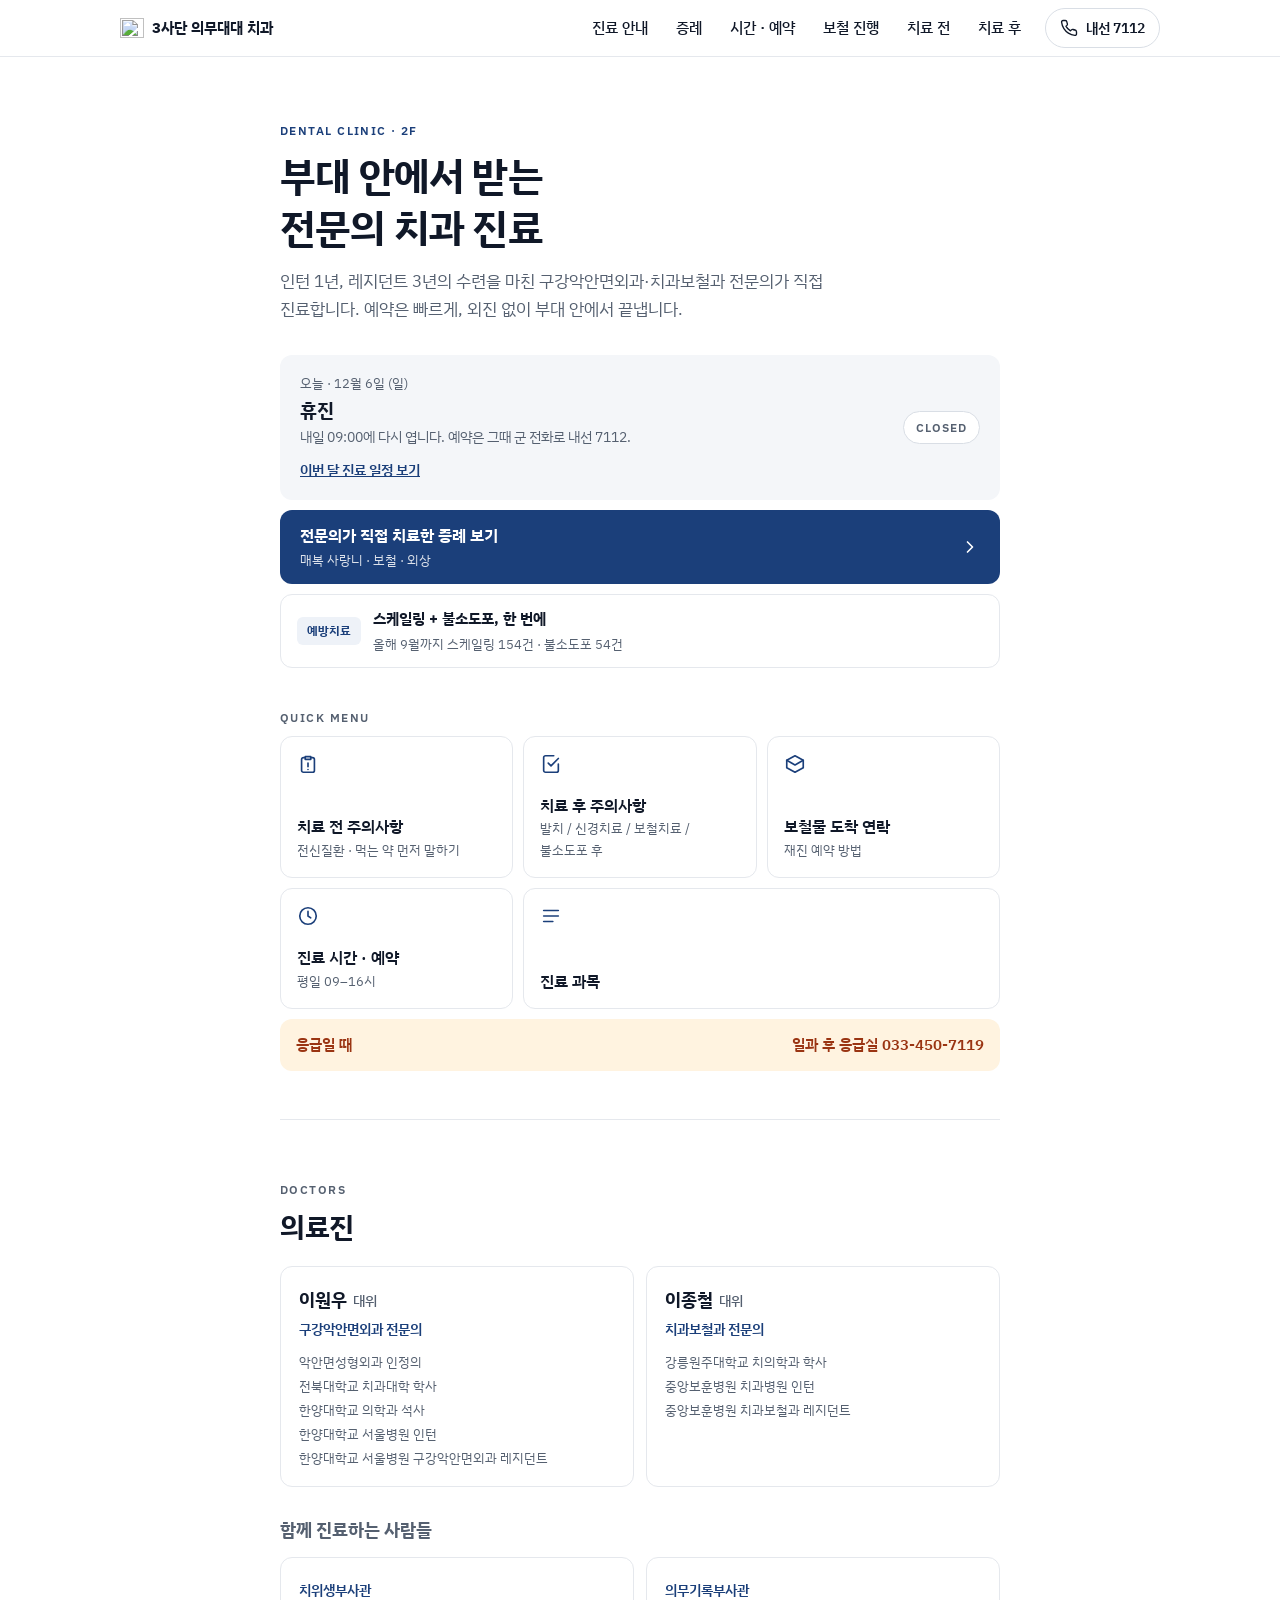
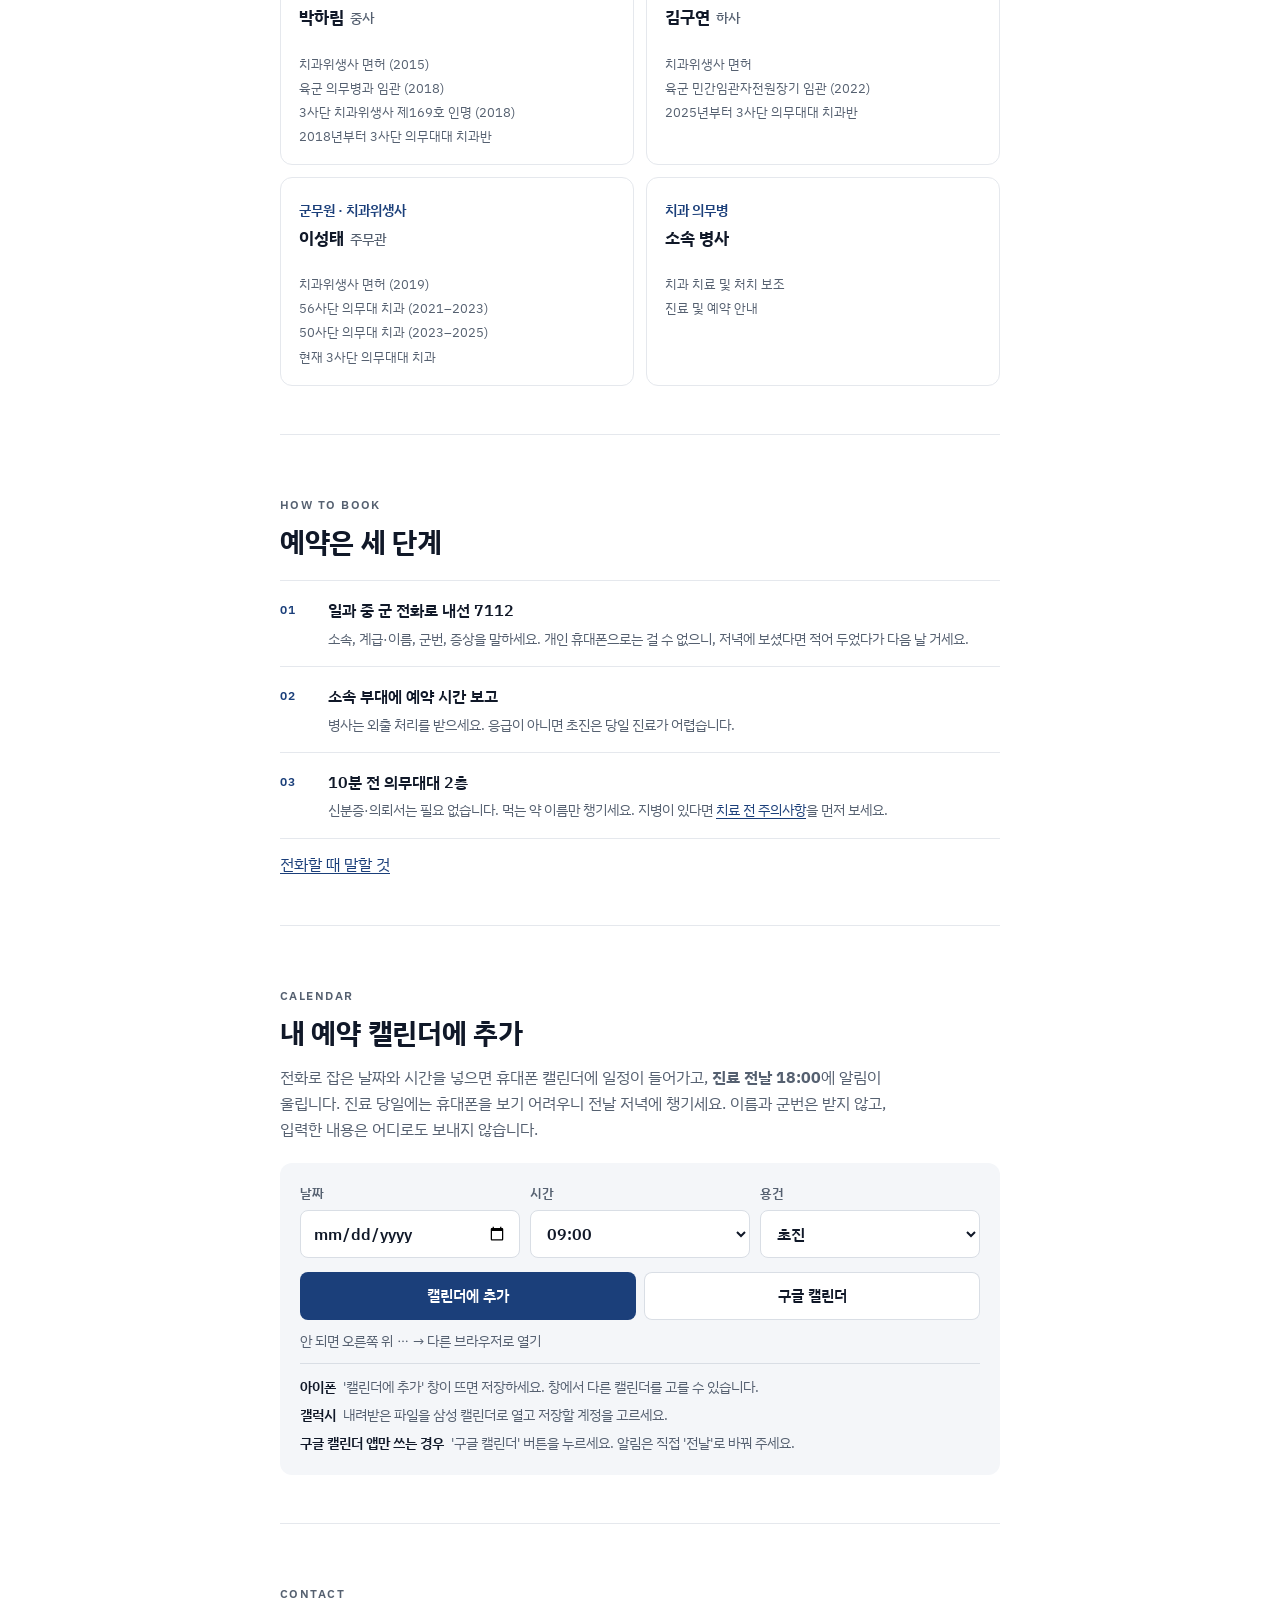
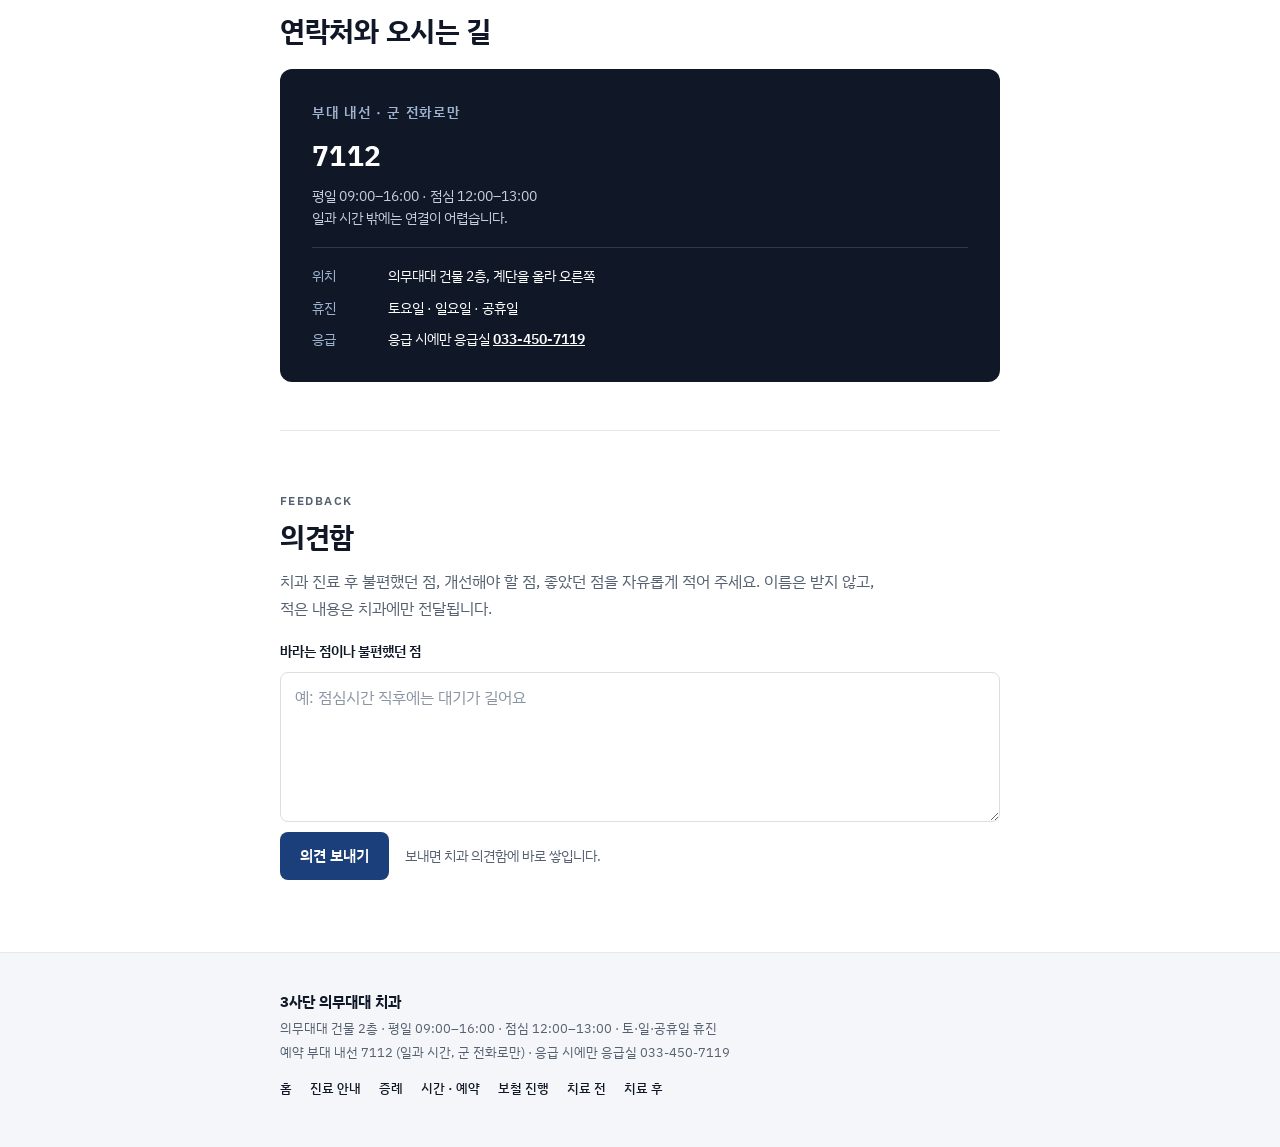
==== commit e99846a7: "케이스북: 수련 기간에 치료한 증례임을 정확히 표기 - 제목 '전문의가 직접 치료한 증례', 소개·하단 고지·미리보기 정보와 그림 수정 - '이 진료실에서', '본원에서 근무한' " ====
--- a/index.html
+++ b/index.html
@@ -73,7 +73,7 @@
     <span class="today__badge" id="now-badge">HOURS</span>
   </section>
 
-  <a class="banner" href="cases.html"><span><b>직접 치료한 증례 보기</b><span>매복 사랑니 · 보철 · 외상</span></span><svg viewBox="0 0 24 24" fill="none" stroke="currentColor" stroke-width="2" stroke-linecap="round" stroke-linejoin="round" aria-hidden="true"><path d="M9 6l6 6-6 6"/></svg></a>
+  <a class="banner" href="cases.html"><span><b>전문의가 직접 치료한 증례 보기</b><span>매복 사랑니 · 보철 · 외상</span></span><svg viewBox="0 0 24 24" fill="none" stroke="currentColor" stroke-width="2" stroke-linecap="round" stroke-linejoin="round" aria-hidden="true"><path d="M9 6l6 6-6 6"/></svg></a>
 
   <a class="promo" href="clinic.html#prevent"><span class="promo__eb">예방치료</span><span><b>스케일링 + 불소도포, 한 번에</b><span>올해 9월까지 스케일링 154건 · 불소도포 54건</span></span></a>
 
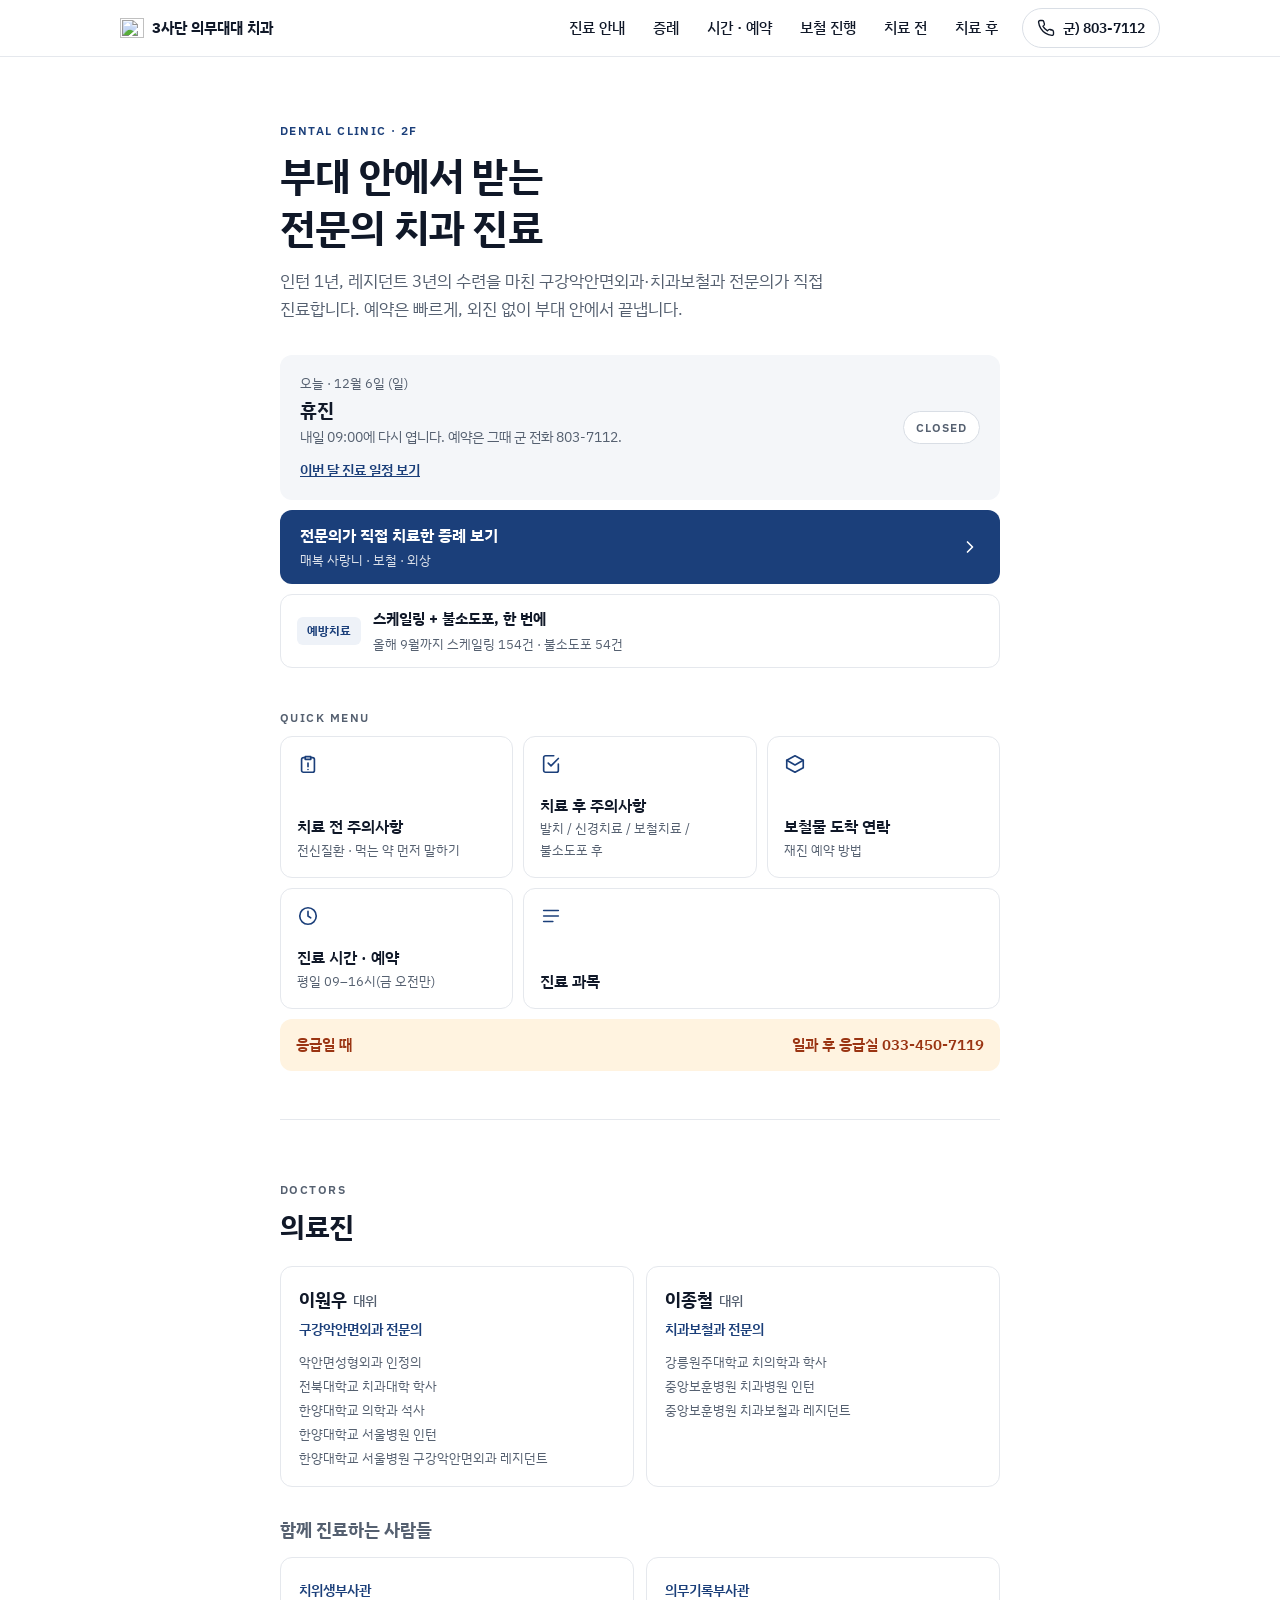
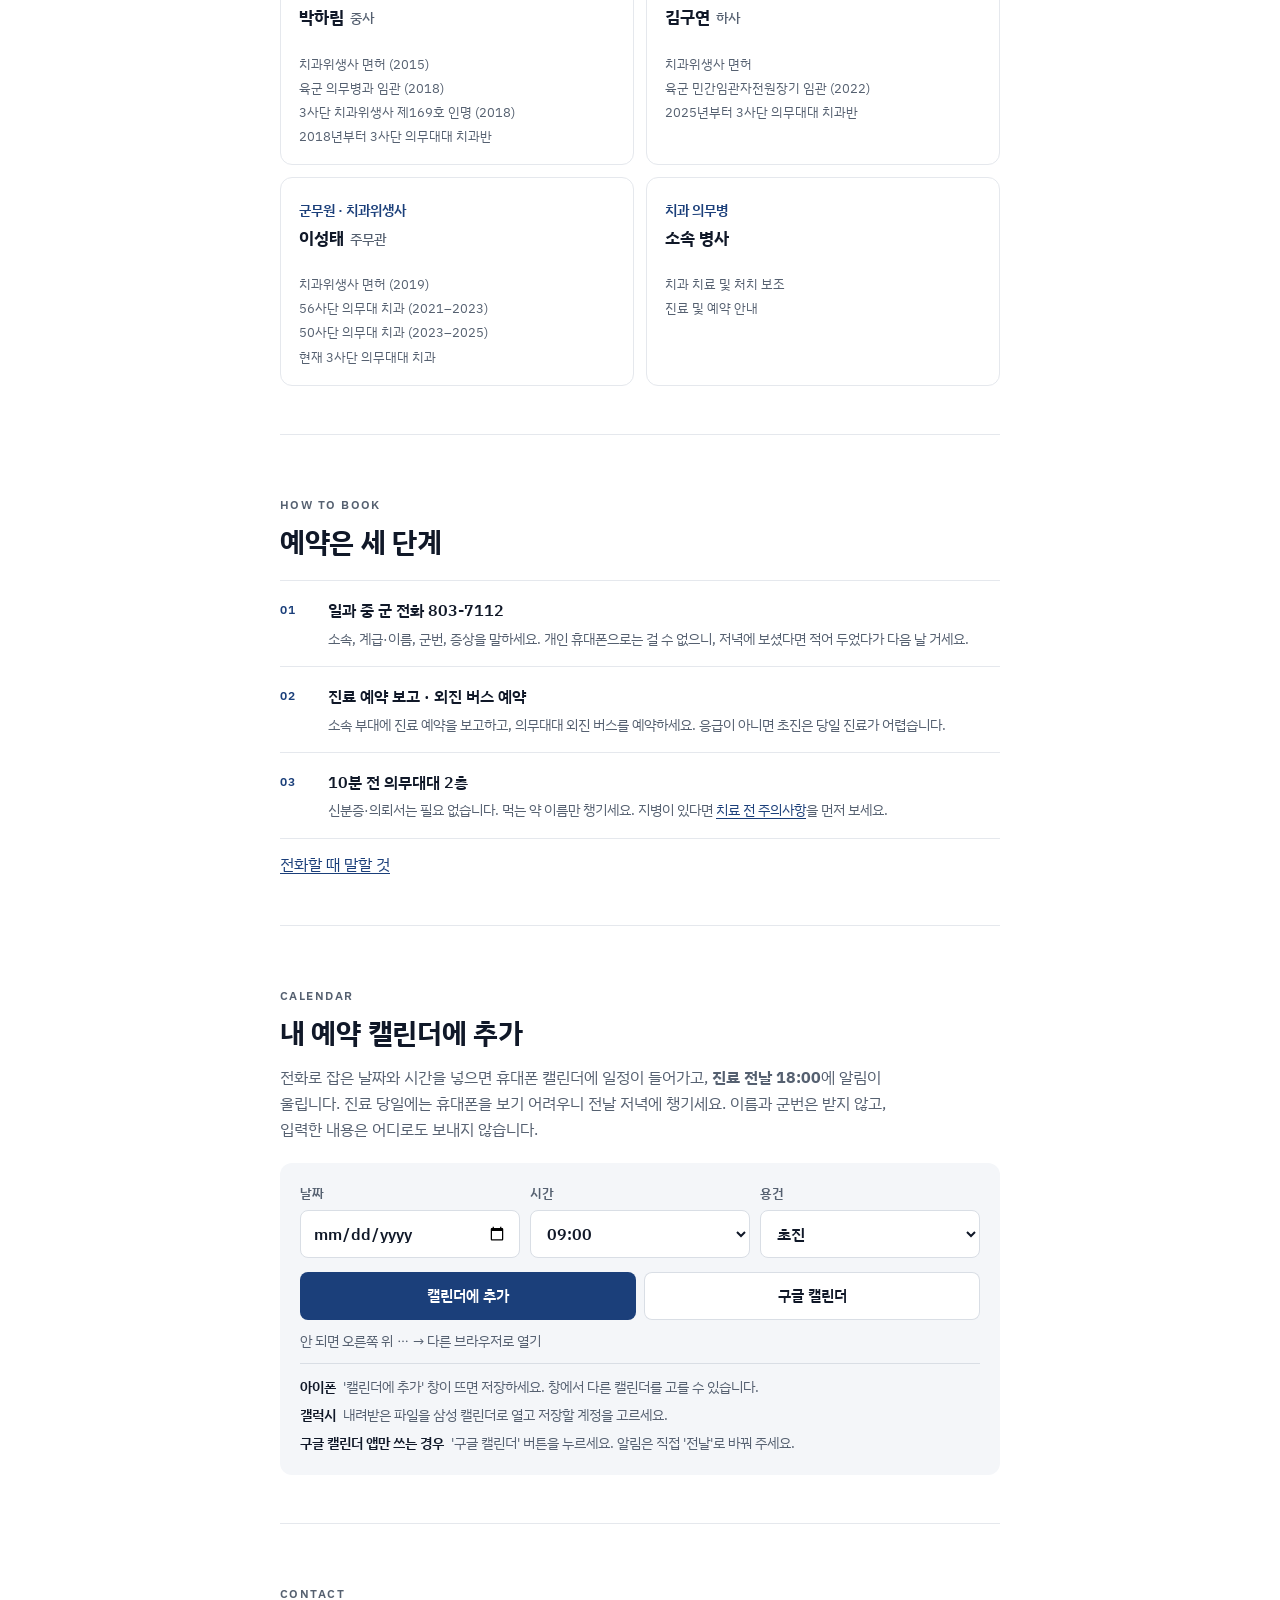
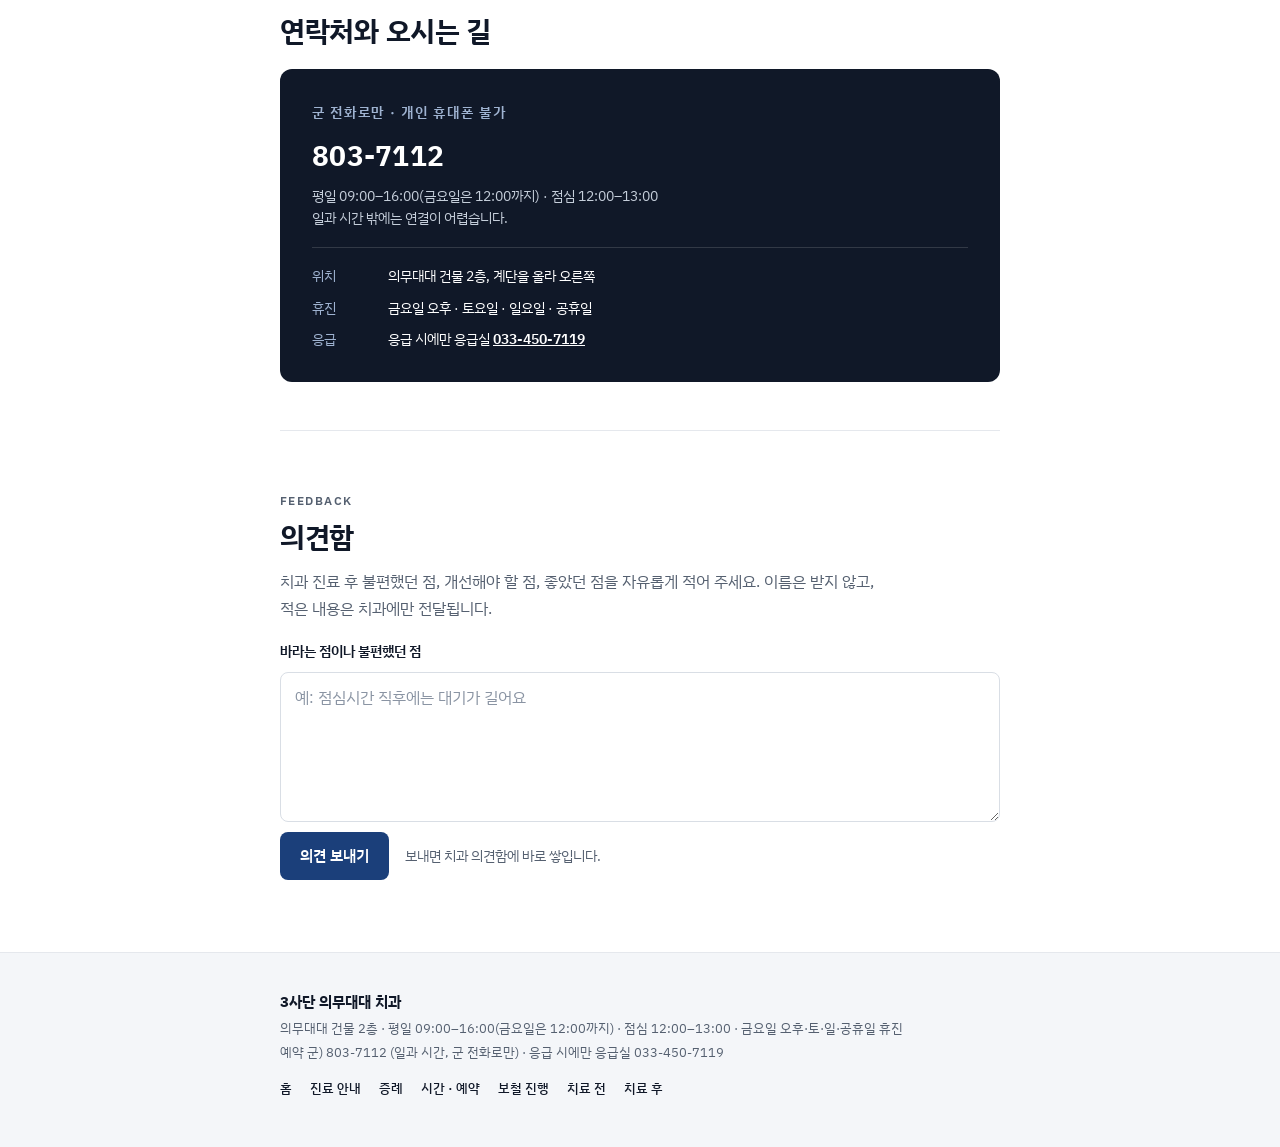
==== commit 28fc870a: "금요일 오후 휴진, 외진 버스 예약 안내, 군) 803-7112 표기 - 금요일은 09:00–12:00 오전만 진료: 진료 시간 표, 휴진 안내, 오늘 진료 상태, 달력(오전만)," ====
--- a/index.html
+++ b/index.html
@@ -11,17 +11,17 @@
 <link rel="stylesheet" href="style.css">
 
 <title>3사단 의무대대 치과</title>
-<meta name="description" content="구강악안면외과·치과보철과 전문의가 상주하는 3사단 의무대대 치과. 평일 09:00–16:00, 예약은 군 전화로 부대 내선 7112.">
+<meta name="description" content="구강악안면외과·치과보철과 전문의가 상주하는 3사단 의무대대 치과. 평일 09:00–16:00(금요일은 12:00까지), 예약은 군 전화 803-7112.">
 <meta property="og:type" content="website">
 <meta property="og:site_name" content="3사단 의무대대 치과">
 <meta property="og:locale" content="ko_KR">
 <meta property="og:title" content="3사단 의무대대 치과">
-<meta property="og:description" content="구강악안면외과·치과보철과 전문의 진료. 평일 09:00–16:00, 예약은 일과 시간에 군 전화로 부대 내선 7112.">
-<meta property="og:url" content="https://wonwoo-dent.github.io/dental_clinic/">
-<meta property="og:image" content="https://wonwoo-dent.github.io/dental_clinic/og.png">
+<meta property="og:description" content="구강악안면외과·치과보철과 전문의 진료. 평일 09:00–16:00(금요일은 12:00까지), 예약은 일과 시간에 군 전화 803-7112.">
+<meta property="og:url" content="https://3div-dent.github.io/">
+<meta property="og:image" content="https://3div-dent.github.io/og.png">
 <meta property="og:image:width" content="1200">
 <meta property="og:image:height" content="630">
-<meta property="og:image:alt" content="3사단 의무대대 치과 · 예약은 부대 내선 7112">
+<meta property="og:image:alt" content="3사단 의무대대 치과 · 예약은 군) 803-7112">
 <meta name="twitter:card" content="summary_large_image">
 
 </head>
@@ -38,7 +38,7 @@
       <a href="before.html">치료 전</a>
       <a href="care.html">치료 후</a>
     </nav>
-    <a class="site-call" href="hours.html#call" aria-label="전화 예약 안내"><svg viewBox="0 0 24 24" fill="none" stroke="currentColor" stroke-width="1.8" stroke-linecap="round" stroke-linejoin="round" aria-hidden="true"><path d="M22 16.9v3a2 2 0 0 1-2.2 2 19.8 19.8 0 0 1-8.6-3.1 19.5 19.5 0 0 1-6-6A19.8 19.8 0 0 1 2.1 4.2 2 2 0 0 1 4.1 2h3a2 2 0 0 1 2 1.7c.1.9.4 1.8.7 2.7a2 2 0 0 1-.5 2.1L8 9.8a16 16 0 0 0 6 6l1.3-1.3a2 2 0 0 1 2.1-.5c.9.3 1.8.6 2.7.7a2 2 0 0 1 1.7 2z"/></svg><span>내선 7112</span></a>
+    <a class="site-call" href="hours.html#call" aria-label="전화 예약 안내"><svg viewBox="0 0 24 24" fill="none" stroke="currentColor" stroke-width="1.8" stroke-linecap="round" stroke-linejoin="round" aria-hidden="true"><path d="M22 16.9v3a2 2 0 0 1-2.2 2 19.8 19.8 0 0 1-8.6-3.1 19.5 19.5 0 0 1-6-6A19.8 19.8 0 0 1 2.1 4.2 2 2 0 0 1 4.1 2h3a2 2 0 0 1 2 1.7c.1.9.4 1.8.7 2.7a2 2 0 0 1-.5 2.1L8 9.8a16 16 0 0 0 6 6l1.3-1.3a2 2 0 0 1 2.1-.5c.9.3 1.8.6 2.7.7a2 2 0 0 1 1.7 2z"/></svg><span>군) 803-7112</span></a>
     <details class="menu">
       <summary aria-label="메뉴"><svg class="ic-open" viewBox="0 0 24 24" fill="none" stroke="currentColor" stroke-width="1.8" stroke-linecap="round" aria-hidden="true"><path d="M4 7h16M4 12h16M4 17h16"/></svg><svg class="ic-close" viewBox="0 0 24 24" fill="none" stroke="currentColor" stroke-width="1.8" stroke-linecap="round" aria-hidden="true"><path d="M6 6l12 12M18 6L6 18"/></svg></summary>
       <nav aria-label="메뉴">
@@ -65,8 +65,8 @@
   <section class="today" aria-label="오늘 진료">
     <div>
       <p class="today__when" id="now-clock">오늘</p>
-      <p class="today__status" id="now-status">평일 09:00–16:00 진료</p>
-      <p class="today__next" id="now-next">점심시간 12:00–13:00. 토요일, 일요일, 공휴일은 휴진입니다.</p>
+      <p class="today__status" id="now-status">평일 09:00–16:00(금요일은 12:00까지) 진료</p>
+      <p class="today__next" id="now-next">점심시간 12:00–13:00. 금요일 오후, 토요일, 일요일, 공휴일은 휴진입니다.</p>
       <p class="today__sched" id="now-docs" hidden></p>
       <a class="today__link" href="hours.html#schedule">이번 달 진료 일정 보기</a>
     </div>
@@ -83,7 +83,7 @@
       <a class="tile" href="before.html"><svg viewBox="0 0 24 24" fill="none" stroke="currentColor" stroke-width="1.8" stroke-linecap="round" stroke-linejoin="round" aria-hidden="true"><path d="M9 4h6v3H9z"/><path d="M15 5h2a2 2 0 0 1 2 2v12a2 2 0 0 1-2 2H7a2 2 0 0 1-2-2V7a2 2 0 0 1 2-2h2"/><path d="M12 11v4M12 18v.01"/></svg><span><b>치료 전 주의사항</b><span>전신질환 · 먹는 약 먼저 말하기</span></span></a>
       <a class="tile" href="care.html"><svg viewBox="0 0 24 24" fill="none" stroke="currentColor" stroke-width="1.8" stroke-linecap="round" stroke-linejoin="round" aria-hidden="true"><path d="M9 11l3 3 8-8"/><path d="M20 12v7a2 2 0 0 1-2 2H6a2 2 0 0 1-2-2V5a2 2 0 0 1 2-2h9"/></svg><span><b>치료 후 주의사항</b><span>발치 / 신경치료 / 보철치료 / 불소도포 후</span></span></a>
       <a class="tile" href="prosthesis.html#arrived"><svg viewBox="0 0 24 24" fill="none" stroke="currentColor" stroke-width="1.8" stroke-linecap="round" stroke-linejoin="round" aria-hidden="true"><path d="M21 8l-9-5-9 5 9 5 9-5z"/><path d="M3 8v8l9 5 9-5V8"/></svg><span><b>보철물 도착 연락</b><span>재진 예약 방법</span></span></a>
-      <a class="tile" href="hours.html"><svg viewBox="0 0 24 24" fill="none" stroke="currentColor" stroke-width="1.8" stroke-linecap="round" stroke-linejoin="round" aria-hidden="true"><circle cx="12" cy="12" r="9"/><path d="M12 7v5l3 2"/></svg><span><b>진료 시간 · 예약</b><span>평일 09–16시</span></span></a>
+      <a class="tile" href="hours.html"><svg viewBox="0 0 24 24" fill="none" stroke="currentColor" stroke-width="1.8" stroke-linecap="round" stroke-linejoin="round" aria-hidden="true"><circle cx="12" cy="12" r="9"/><path d="M12 7v5l3 2"/></svg><span><b>진료 시간 · 예약</b><span>평일 09–16시(금 오전만)</span></span></a>
       <a class="tile" href="clinic.html"><svg viewBox="0 0 24 24" fill="none" stroke="currentColor" stroke-width="1.8" stroke-linecap="round" aria-hidden="true"><path d="M4 6h16M4 12h16M4 18h10"/></svg><span><b>진료 과목</b></span></a>
     </nav>
     <a class="er-row" href="hours.html#emergency"><span>응급일 때</span><span>일과 후 응급실 033-450-7119</span></a>
@@ -160,8 +160,8 @@
     <p class="eb">How to book</p>
     <h2 class="block-title" id="how-title">예약은 세 단계</h2>
     <ol class="numlist">
-      <li><div><b>일과 중 군 전화로 내선 7112</b><span>소속, 계급·이름, 군번, 증상을 말하세요. 개인 휴대폰으로는 걸 수 없으니, 저녁에 보셨다면 적어 두었다가 다음 날 거세요.</span></div></li>
-      <li><div><b>소속 부대에 예약 시간 보고</b><span>병사는 외출 처리를 받으세요. 응급이 아니면 초진은 당일 진료가 어렵습니다.</span></div></li>
+      <li><div><b>일과 중 군 전화 803-7112</b><span>소속, 계급·이름, 군번, 증상을 말하세요. 개인 휴대폰으로는 걸 수 없으니, 저녁에 보셨다면 적어 두었다가 다음 날 거세요.</span></div></li>
+      <li><div><b>진료 예약 보고 · 외진 버스 예약</b><span>소속 부대에 진료 예약을 보고하고, 의무대대 외진 버스를 예약하세요. 응급이 아니면 초진은 당일 진료가 어렵습니다.</span></div></li>
       <li><div><b>10분 전 의무대대 2층</b><span>신분증·의뢰서는 필요 없습니다. 먹는 약 이름만 챙기세요. 지병이 있다면 <a class="link" href="before.html">치료 전 주의사항</a>을 먼저 보세요.</span></div></li>
     </ol>
     <p><a class="link" href="hours.html#call">전화할 때 말할 것</a></p>
@@ -196,12 +196,12 @@
     <p class="eb">Contact</p>
     <h2 class="block-title" id="place-title">연락처와 오시는 길</h2>
     <div class="contact">
-      <p class="eb">부대 내선 · 군 전화로만</p>
-      <p class="contact__num">7112</p>
-      <p>평일 09:00–16:00 · 점심 12:00–13:00<br>일과 시간 밖에는 연결이 어렵습니다.</p>
+      <p class="eb">군 전화로만 · 개인 휴대폰 불가</p>
+      <p class="contact__num">803-7112</p>
+      <p>평일 09:00–16:00(금요일은 12:00까지) · 점심 12:00–13:00<br>일과 시간 밖에는 연결이 어렵습니다.</p>
       <dl class="contact__rows">
         <dt>위치</dt><dd>의무대대 건물 2층, 계단을 올라 오른쪽</dd>
-        <dt>휴진</dt><dd>토요일 · 일요일 · 공휴일</dd>
+        <dt>휴진</dt><dd>금요일 오후 · 토요일 · 일요일 · 공휴일</dd>
         <dt>응급</dt><dd>응급 시에만 응급실 <a href="tel:033-450-7119">033-450-7119</a></dd>
       </dl>
     </div>
@@ -226,8 +226,8 @@
 <footer class="site-footer">
   <div class="site-footer__in">
     <p class="site-footer__name">3사단 의무대대 치과</p>
-    <p>의무대대 건물 2층 · 평일 09:00–16:00 · 점심 12:00–13:00 · 토·일·공휴일 휴진</p>
-    <p>예약 부대 내선 7112 (일과 시간, 군 전화로만) · 응급 시에만 응급실 033-450-7119</p>
+    <p>의무대대 건물 2층 · 평일 09:00–16:00(금요일은 12:00까지) · 점심 12:00–13:00 · 금요일 오후·토·일·공휴일 휴진</p>
+    <p>예약 군) 803-7112 (일과 시간, 군 전화로만) · 응급 시에만 응급실 033-450-7119</p>
     <nav class="site-footer__links" aria-label="꼬리 메뉴">
       <a href="index.html">홈</a>
       <a href="clinic.html">진료 안내</a>
--- a/style.css
+++ b/style.css
@@ -420,3 +420,4 @@
 .softbox--accent { background: var(--accent-soft); }
 .softbox--accent b { color: var(--accent); }
 .softbox p b { display: inline; color: var(--ink); }
+.intro .copyright { margin-top: 12px; padding: 10px 12px; max-width: 36em; background: var(--soft); border-radius: 8px; font-size: 13px; line-height: 1.6; color: var(--muted); }
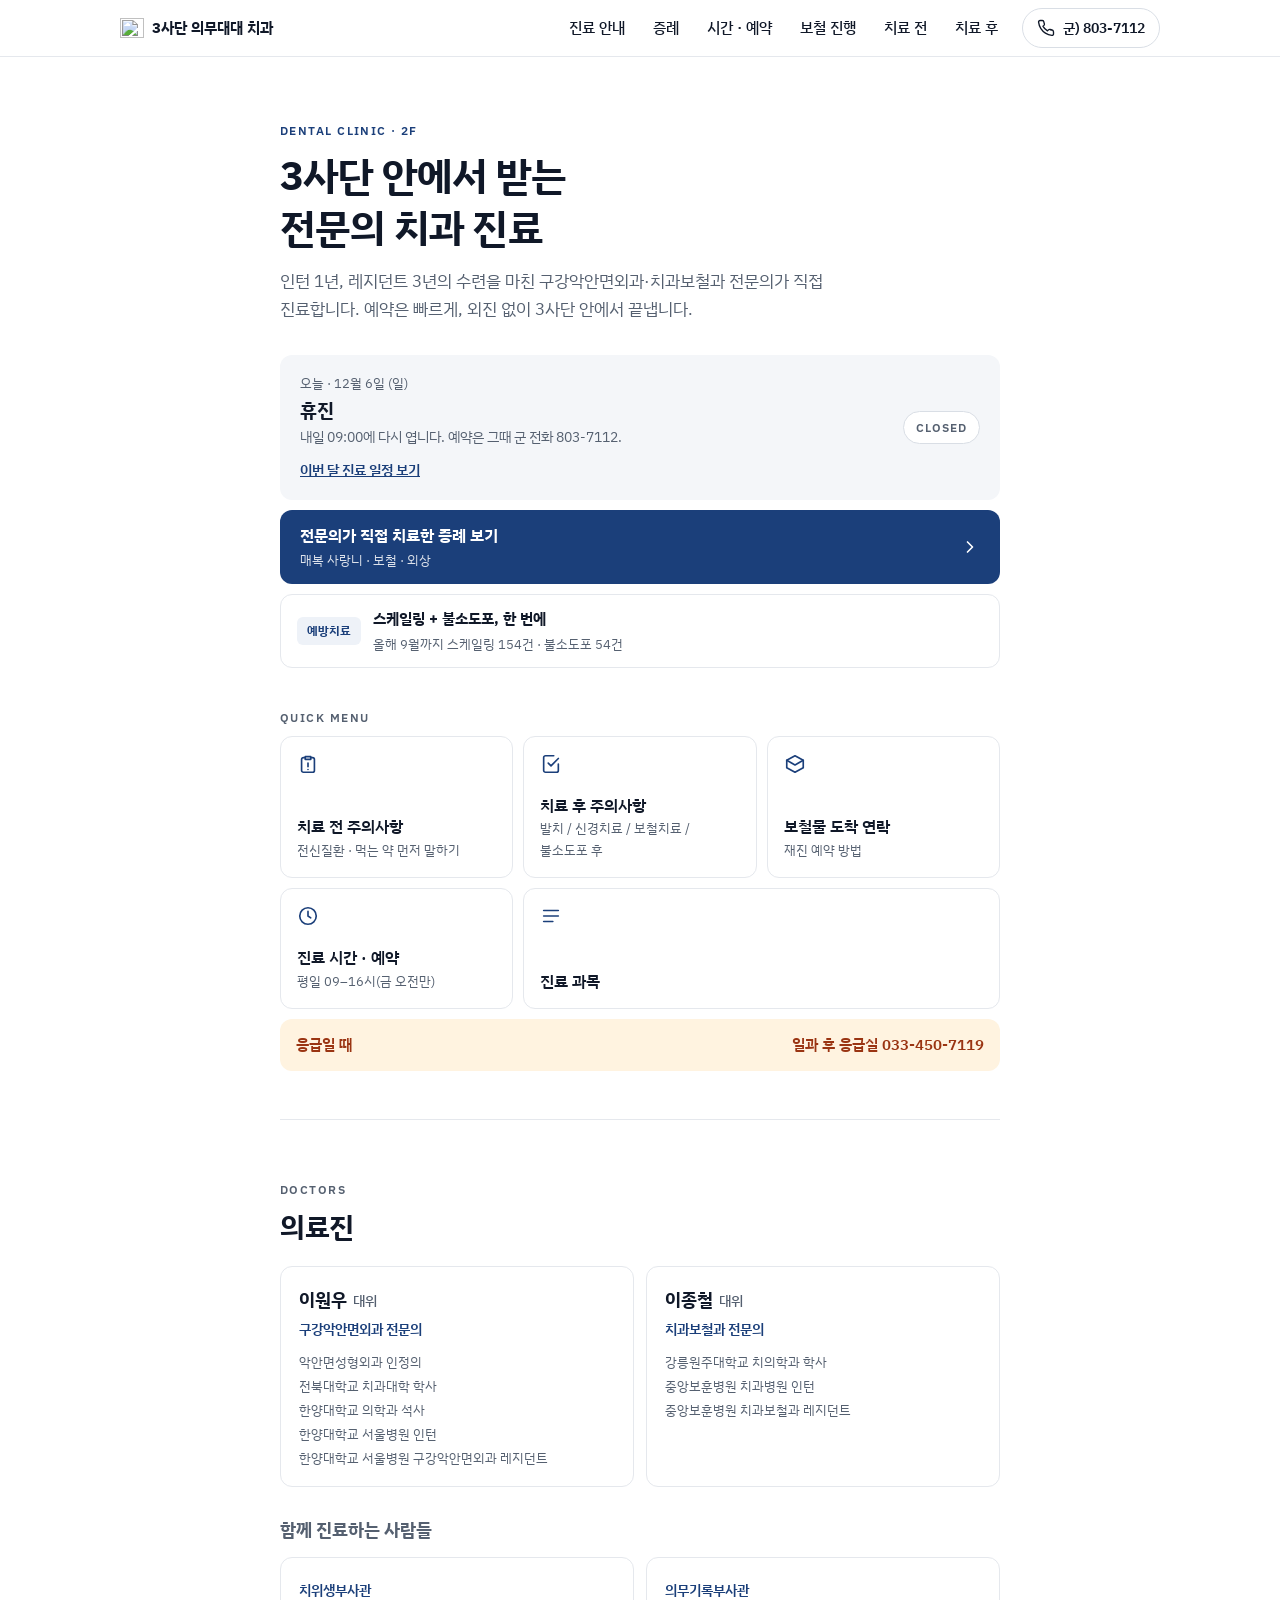
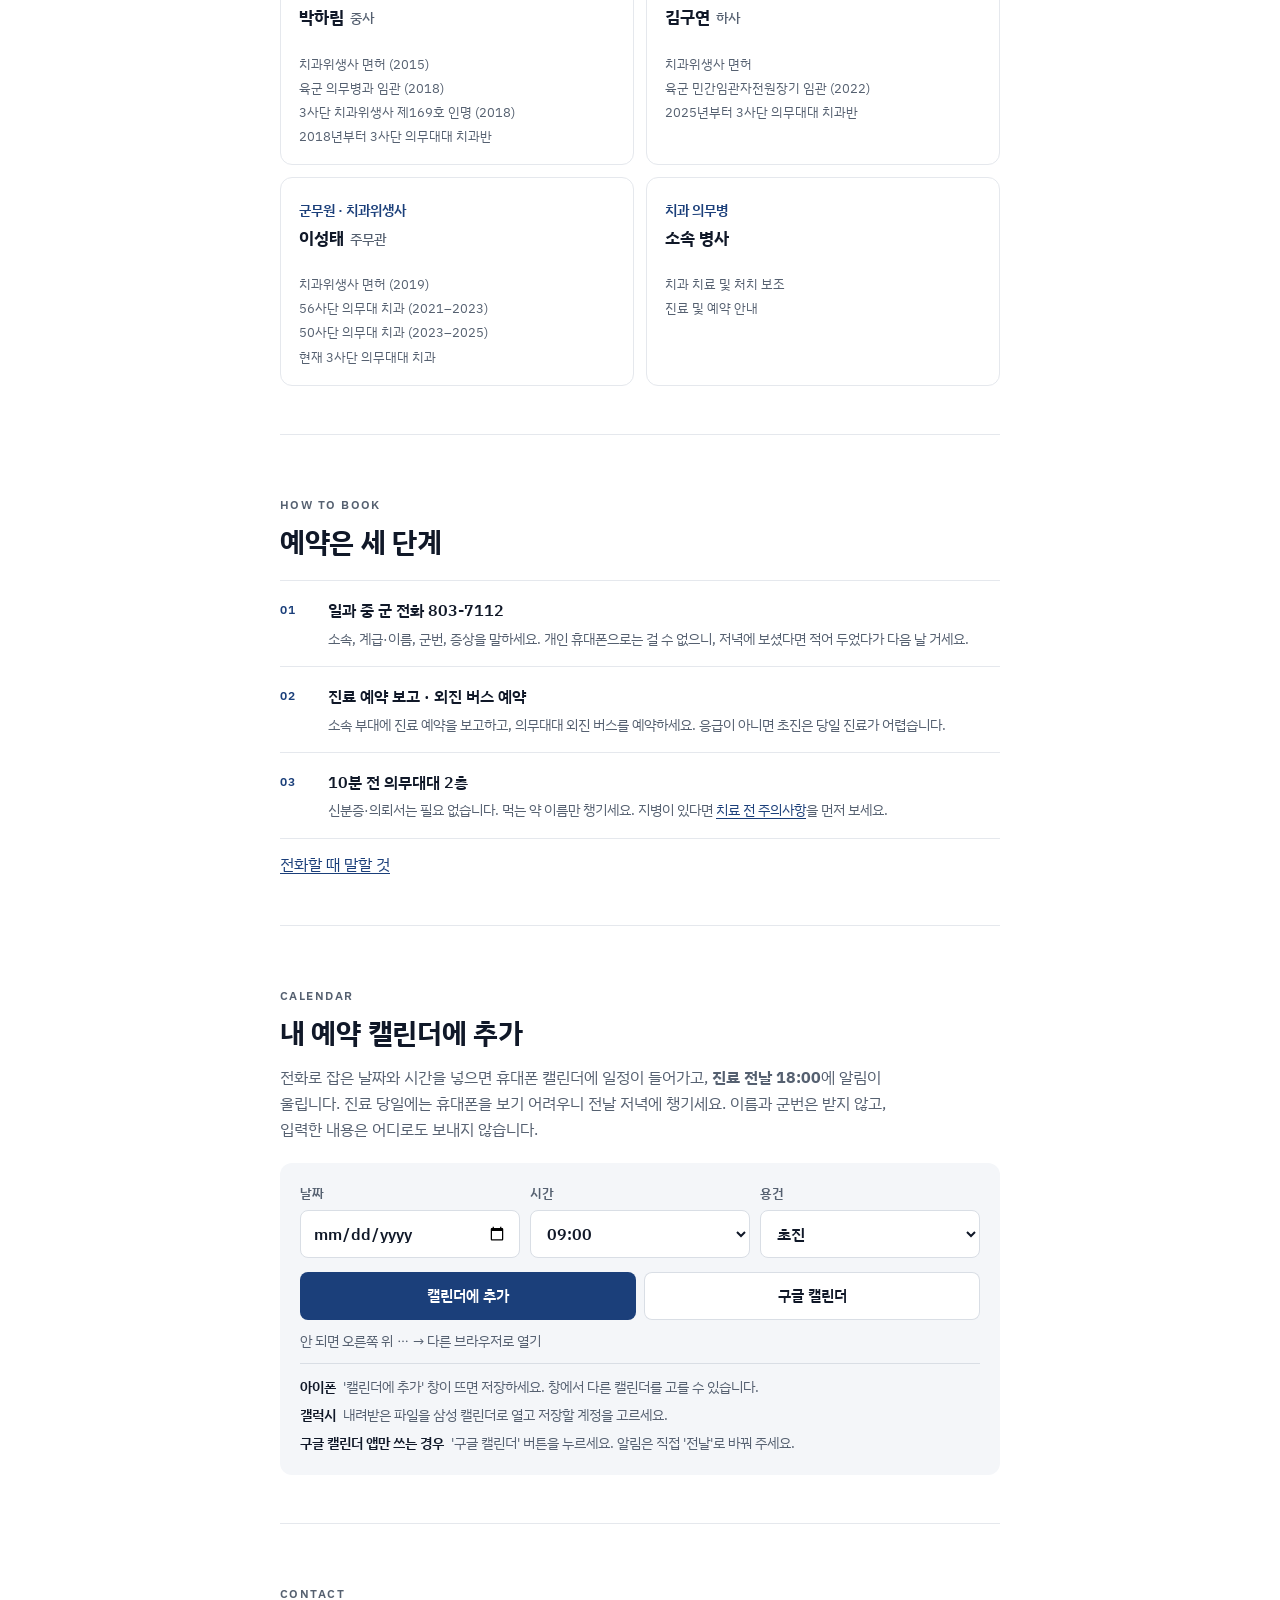
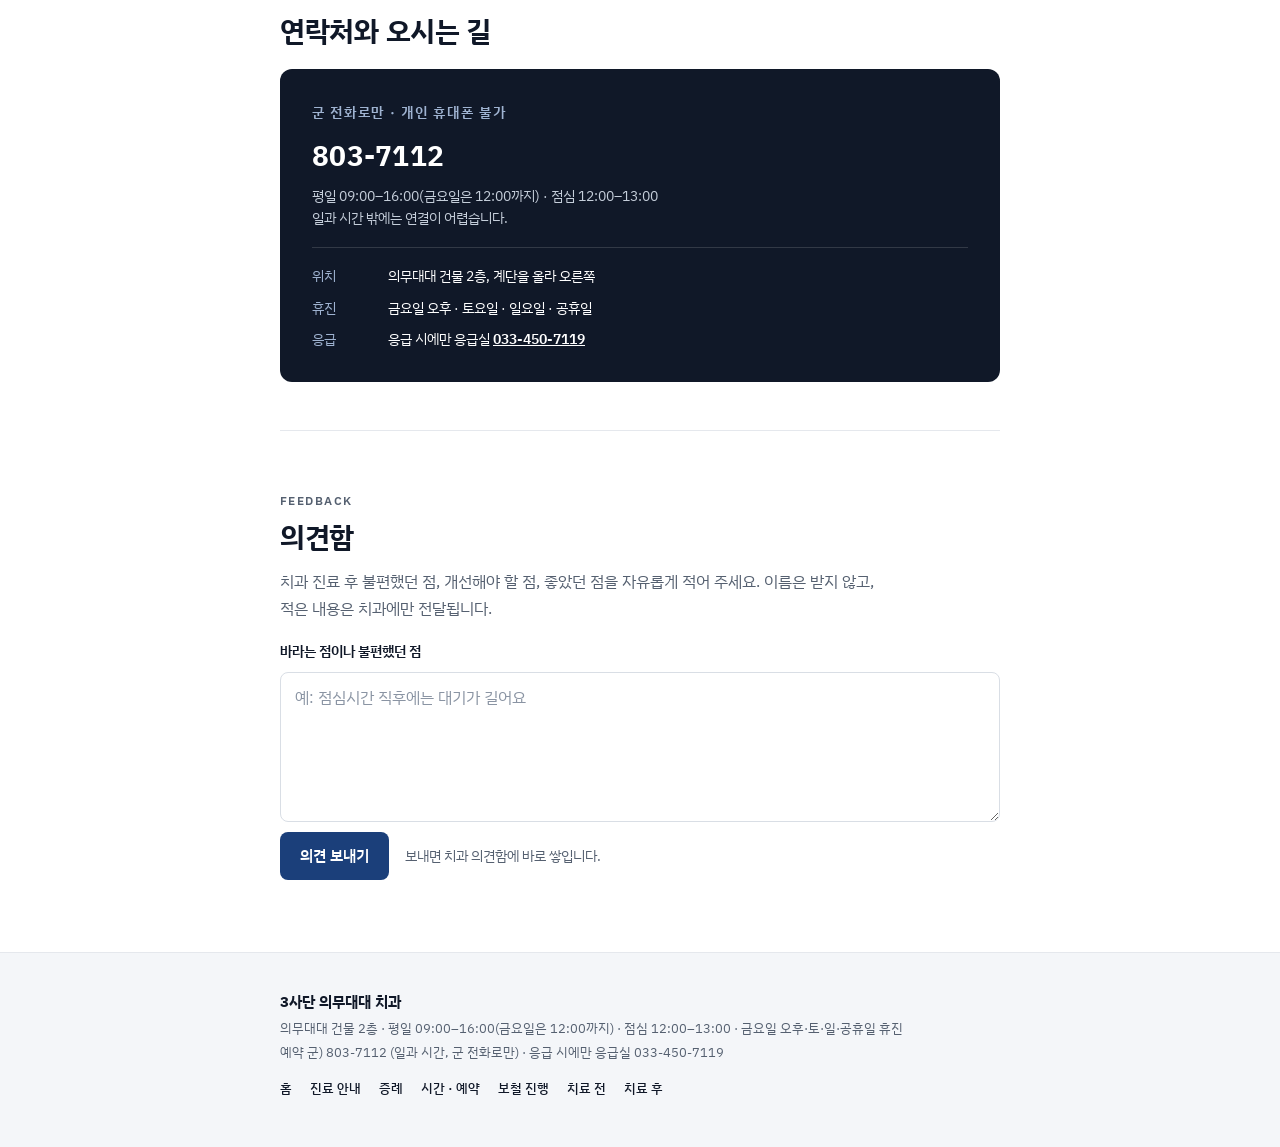
==== commit a5a0862d: "'부대 안'을 '3사단 안'으로 변경 (홈, 케이스북, 미리보기 그림) Co-Authored-By: Claude Opus 5.5 <noreply@anthropic.com> Clau" ====
--- a/index.html
+++ b/index.html
@@ -58,8 +58,8 @@
 <main class="page" id="main">
   <section class="intro" aria-labelledby="page-title">
     <p class="eb eb--accent">Dental clinic · 2F</p>
-    <h1 id="page-title">부대 안에서 받는<br>전문의 치과 진료</h1>
-    <p class="lead">인턴 1년, 레지던트 3년의 수련을 마친 구강악안면외과·치과보철과 전문의가 직접 진료합니다. 예약은 빠르게, 외진 없이 부대 안에서 끝냅니다.</p>
+    <h1 id="page-title">3사단 안에서 받는<br>전문의 치과 진료</h1>
+    <p class="lead">인턴 1년, 레지던트 3년의 수련을 마친 구강악안면외과·치과보철과 전문의가 직접 진료합니다. 예약은 빠르게, 외진 없이 3사단 안에서 끝냅니다.</p>
   </section>
 
   <section class="today" aria-label="오늘 진료">
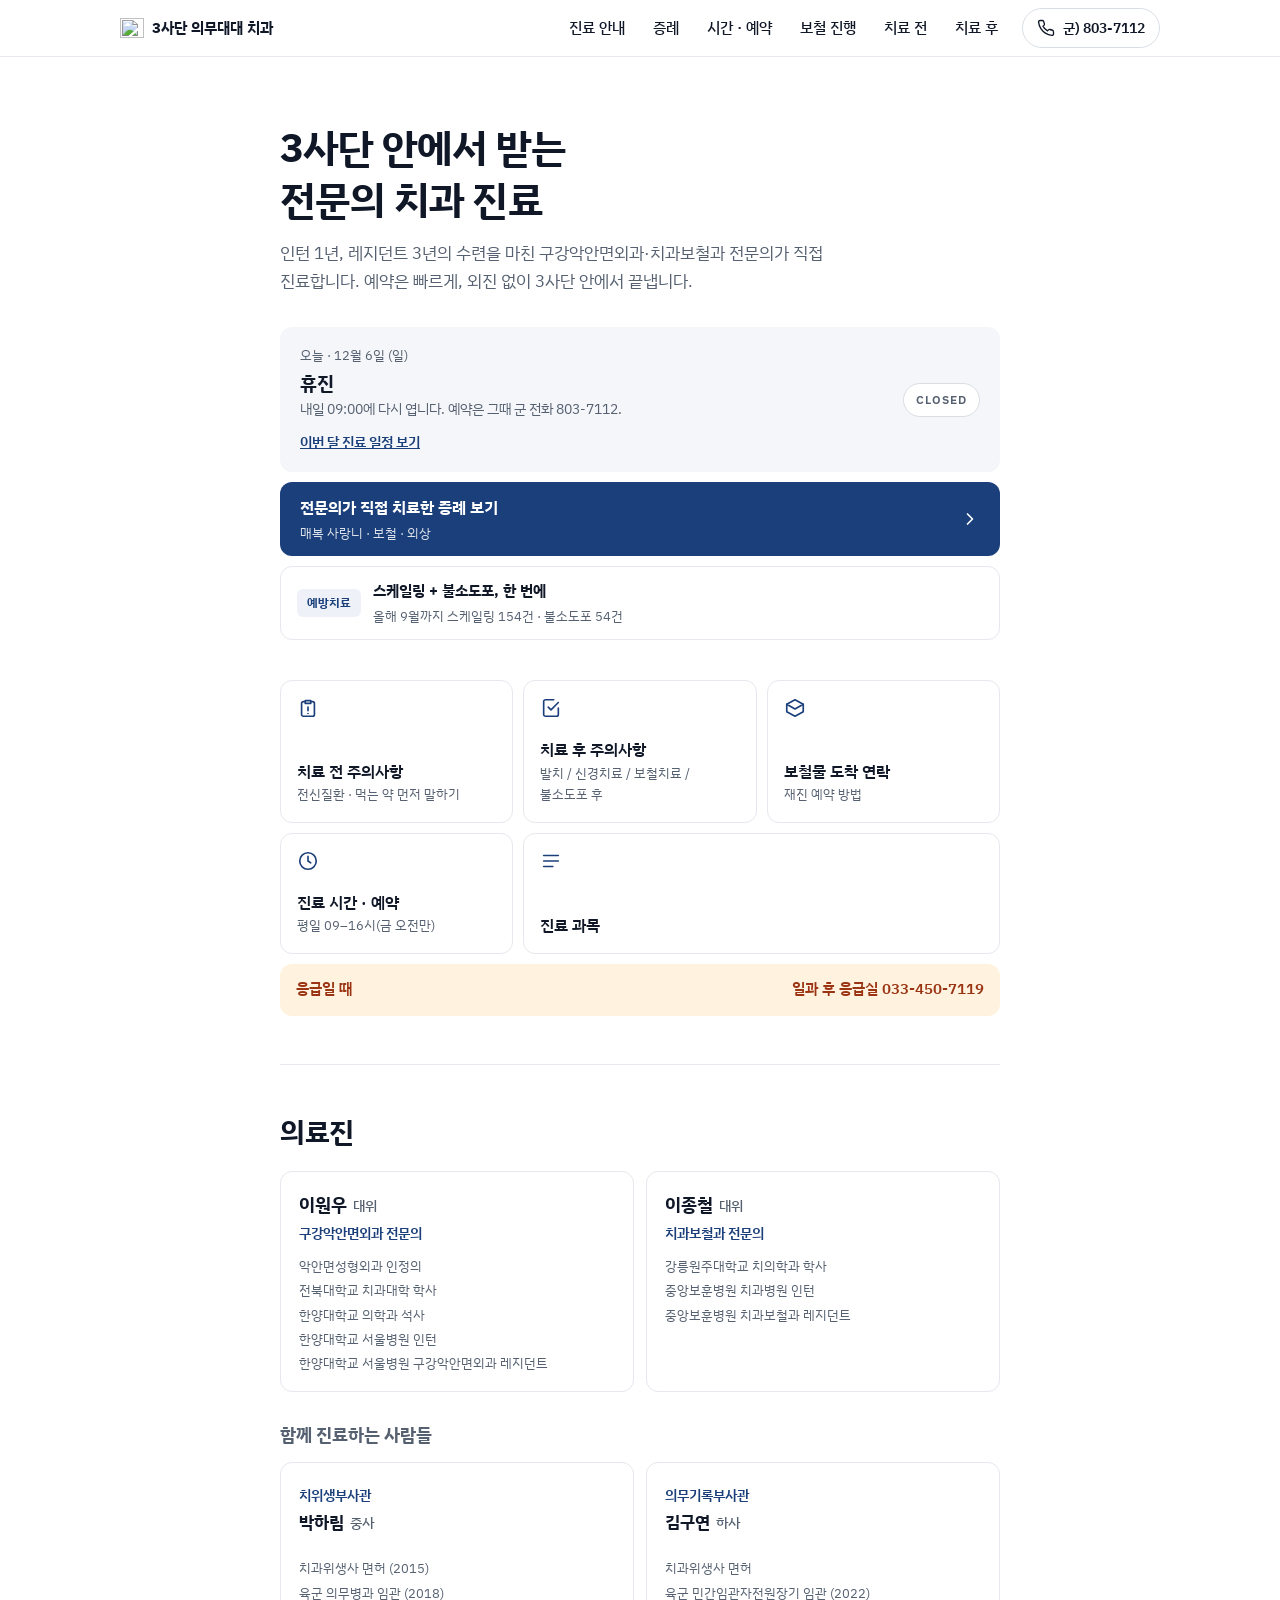
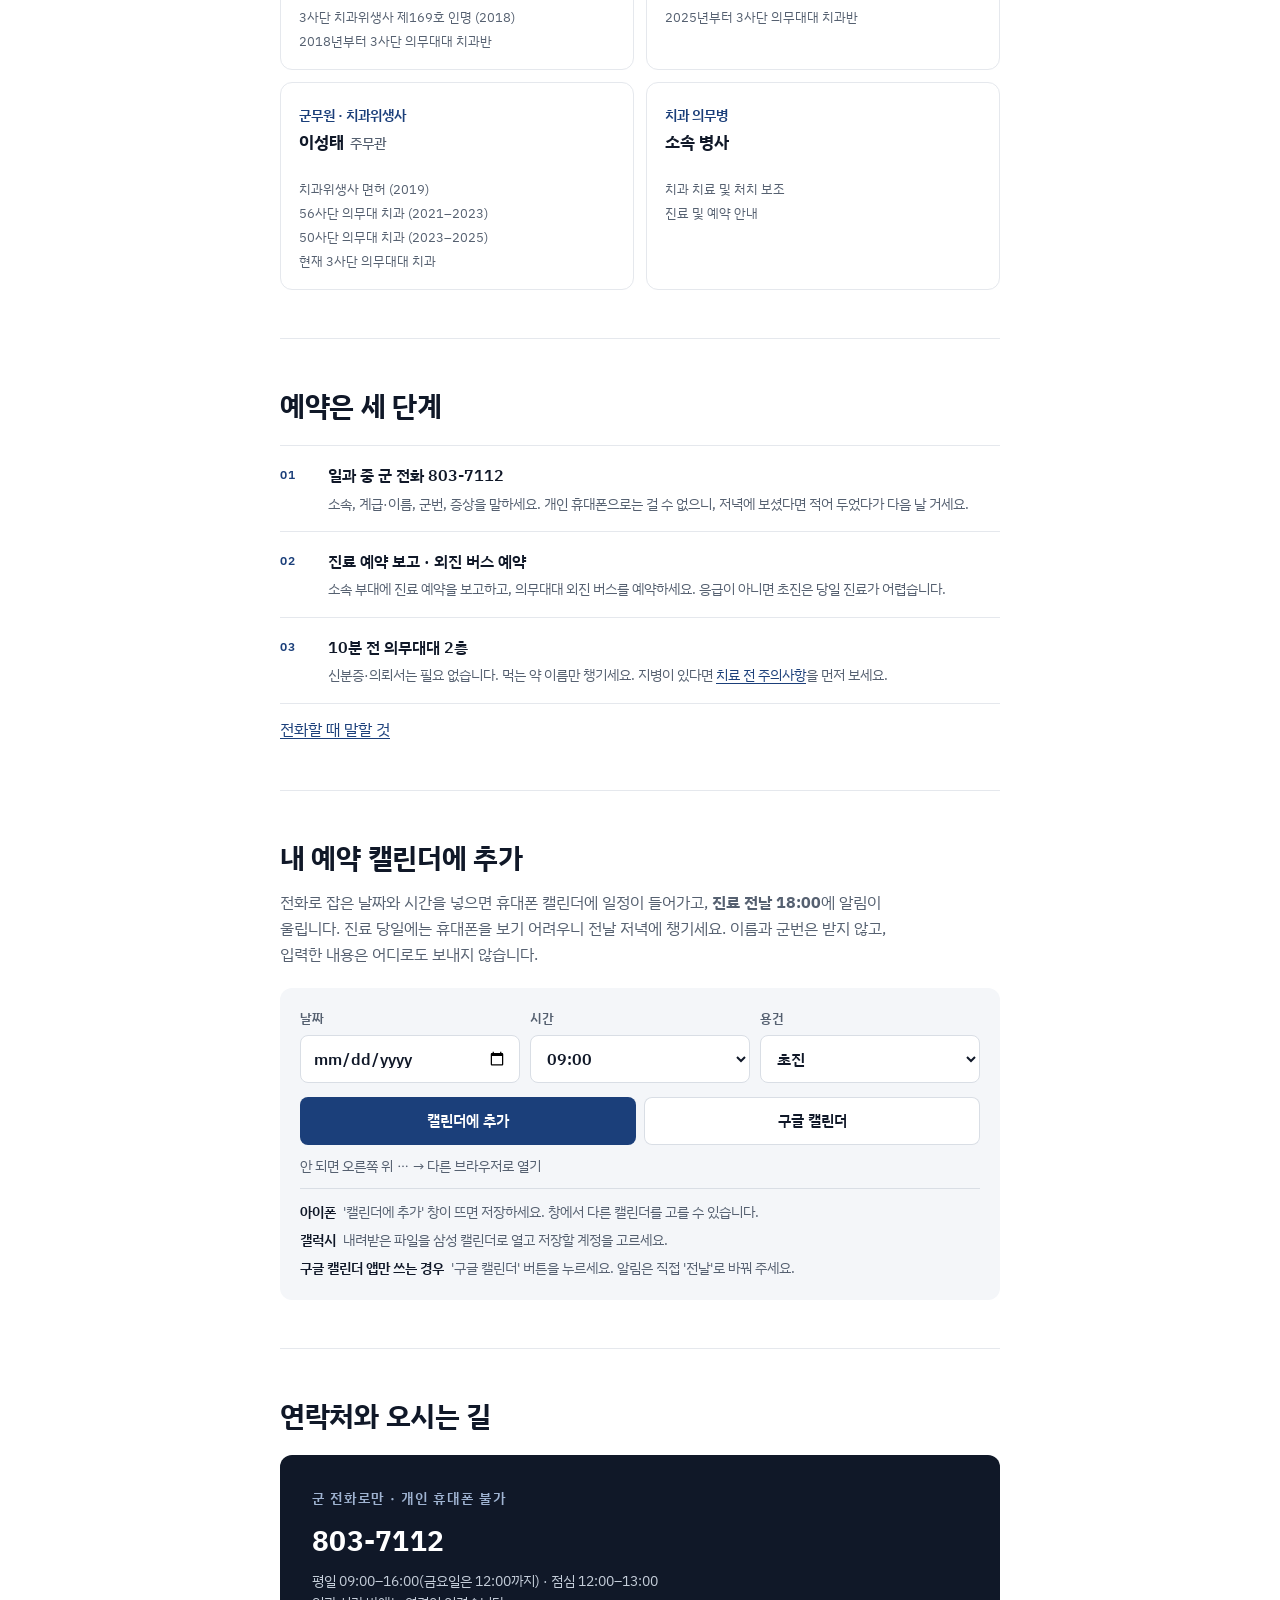
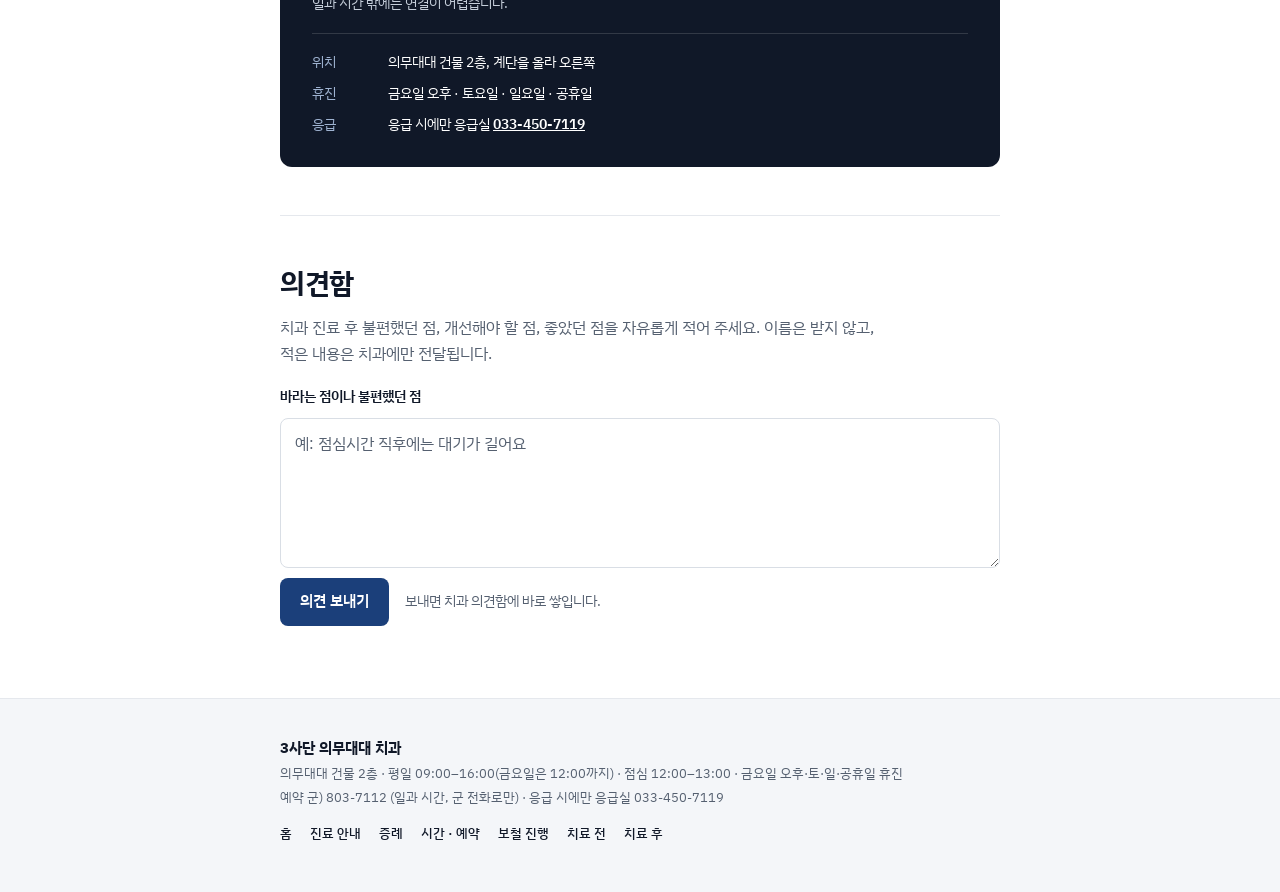
==== commit 8bfd9d72: "제목 위 영문 라벨 삭제, 의견함 안내 문구 색 대비 개선 - 모든 페이지에서 제목 위에 따로 놓인 영문 소제목("Doctors", "01 · Prevention" 등)을   지웠" ====
--- a/index.html
+++ b/index.html
@@ -57,7 +57,6 @@
 
 <main class="page" id="main">
   <section class="intro" aria-labelledby="page-title">
-    <p class="eb eb--accent">Dental clinic · 2F</p>
     <h1 id="page-title">3사단 안에서 받는<br>전문의 치과 진료</h1>
     <p class="lead">인턴 1년, 레지던트 3년의 수련을 마친 구강악안면외과·치과보철과 전문의가 직접 진료합니다. 예약은 빠르게, 외진 없이 3사단 안에서 끝냅니다.</p>
   </section>
@@ -77,8 +76,7 @@
 
   <a class="promo" href="clinic.html#prevent"><span class="promo__eb">예방치료</span><span><b>스케일링 + 불소도포, 한 번에</b><span>올해 9월까지 스케일링 154건 · 불소도포 54건</span></span></a>
 
-  <section class="block block--flush" aria-labelledby="quick-title" style="margin-top:40px">
-    <p class="eb" id="quick-title">Quick menu</p>
+  <section class="block block--flush" aria-label="바로가기" style="margin-top:40px">
     <nav class="tiles" aria-label="바로가기">
       <a class="tile" href="before.html"><svg viewBox="0 0 24 24" fill="none" stroke="currentColor" stroke-width="1.8" stroke-linecap="round" stroke-linejoin="round" aria-hidden="true"><path d="M9 4h6v3H9z"/><path d="M15 5h2a2 2 0 0 1 2 2v12a2 2 0 0 1-2 2H7a2 2 0 0 1-2-2V7a2 2 0 0 1 2-2h2"/><path d="M12 11v4M12 18v.01"/></svg><span><b>치료 전 주의사항</b><span>전신질환 · 먹는 약 먼저 말하기</span></span></a>
       <a class="tile" href="care.html"><svg viewBox="0 0 24 24" fill="none" stroke="currentColor" stroke-width="1.8" stroke-linecap="round" stroke-linejoin="round" aria-hidden="true"><path d="M9 11l3 3 8-8"/><path d="M20 12v7a2 2 0 0 1-2 2H6a2 2 0 0 1-2-2V5a2 2 0 0 1 2-2h9"/></svg><span><b>치료 후 주의사항</b><span>발치 / 신경치료 / 보철치료 / 불소도포 후</span></span></a>
@@ -90,7 +88,6 @@
   </section>
 
   <section class="block" id="staff" aria-labelledby="staff-title">
-    <p class="eb">Doctors</p>
     <h2 class="block-title" id="staff-title">의료진</h2>
     <div class="doctors">
       <article class="doctor">
@@ -157,7 +154,6 @@
   </section>
 
   <section class="block" id="how" aria-labelledby="how-title">
-    <p class="eb">How to book</p>
     <h2 class="block-title" id="how-title">예약은 세 단계</h2>
     <ol class="numlist">
       <li><div><b>일과 중 군 전화 803-7112</b><span>소속, 계급·이름, 군번, 증상을 말하세요. 개인 휴대폰으로는 걸 수 없으니, 저녁에 보셨다면 적어 두었다가 다음 날 거세요.</span></div></li>
@@ -168,7 +164,6 @@
   </section>
 
   <section class="block" id="add-calendar" aria-labelledby="addcal-title">
-    <p class="eb">Calendar</p>
     <h2 class="block-title" id="addcal-title">내 예약 캘린더에 추가</h2>
     <p class="text">전화로 잡은 날짜와 시간을 넣으면 휴대폰 캘린더에 일정이 들어가고, <b>진료 전날 18:00</b>에 알림이 울립니다. 진료 당일에는 휴대폰을 보기 어려우니 전날 저녁에 챙기세요. 이름과 군번은 받지 않고, 입력한 내용은 어디로도 보내지 않습니다.</p>
     <form class="addcal" data-addcal>
@@ -193,7 +188,6 @@
   </section>
 
   <section class="block" id="place" aria-labelledby="place-title">
-    <p class="eb">Contact</p>
     <h2 class="block-title" id="place-title">연락처와 오시는 길</h2>
     <div class="contact">
       <p class="eb">군 전화로만 · 개인 휴대폰 불가</p>
@@ -208,7 +202,6 @@
   </section>
 
   <section class="block" id="feedback" aria-labelledby="fb-title">
-    <p class="eb">Feedback</p>
     <h2 class="block-title" id="fb-title">의견함</h2>
     <p>치과 진료 후 불편했던 점, 개선해야 할 점, 좋았던 점을 자유롭게 적어 주세요. 이름은 받지 않고, 적은 내용은 치과에만 전달됩니다.</p>
     <form class="fb" id="fb-form" action="https://docs.google.com/forms/d/e/1FAIpQLScYv5OPSOPAkaIRf9biORDnwYV5szAisddn2qoDDCzbE45UtQ/formResponse" method="post" target="fb-sink" novalidate>
--- a/style.css
+++ b/style.css
@@ -50,7 +50,6 @@
 
 /* 영문 대문자 작은 라벨 */
 .eb { margin: 0 0 8px; font-family: var(--font-eb); font-size: 12px; font-weight: 600; letter-spacing: 0.12em; text-transform: uppercase; color: var(--muted); }
-.eb--accent { color: var(--accent); }
 
 /* ---------- 헤더 ---------- */
 .site-header { position: sticky; top: 0; z-index: 20; background: rgba(255, 255, 255, 0.95); border-bottom: 1px solid var(--line); backdrop-filter: saturate(1.4) blur(8px); -webkit-backdrop-filter: saturate(1.4) blur(8px); }
@@ -149,9 +148,8 @@
 /* ---------- 전화 스크립트 카드 (어두운 면) ---------- */
 .callcard { margin-top: 56px; padding: 24px 20px; background: var(--dark); color: #fff; border-radius: var(--radius); }
 .block .callcard, .callcard--inline { margin-top: 20px; }
-.callcard h3.callcard__title { margin-top: 10px; }
-.callcard .eb { margin: 0; color: var(--dark-label); }
-.callcard__title { margin-top: 10px; font-size: 20px; font-weight: 700; line-height: 1.35; }
+.callcard h3.callcard__title { margin-top: 0; }
+.callcard__title { margin-top: 0; font-size: 20px; font-weight: 700; line-height: 1.35; }
 .callcard__note { margin-top: 8px; font-size: 14px; line-height: 1.6; color: var(--dark-text); }
 .callcard__list { margin-top: 18px; display: grid; grid-template-columns: 76px minmax(0, 1fr); row-gap: 10px; font-size: 15px; }
 .callcard__list dt { color: var(--dark-label); }
@@ -269,7 +267,7 @@
 .fb { display: grid; gap: 10px; margin-top: 18px; }
 .fb__label { font-size: 14px; font-weight: 600; }
 .fb__field { width: 100%; min-height: 8.5rem; padding: 12px 14px; border: 1px solid var(--line-strong); border-radius: 8px; background: #fff; font-size: 16px; line-height: 1.55; resize: vertical; }
-.fb__field::placeholder { color: #8a94a3; }
+.fb__field::placeholder { color: var(--muted); }
 .fb__row { display: flex; flex-wrap: wrap; align-items: center; gap: 10px 16px; }
 .fb__done { margin-top: 12px; padding: 14px 16px; background: var(--accent-soft); border-radius: 8px; font-size: 15px; }
 .fb.is-sending .button { opacity: 0.6; pointer-events: none; }
@@ -382,7 +380,7 @@
 .why li { padding: 14px 0; border-bottom: 1px solid var(--line); font-size: 15px; line-height: 1.6; }
 .notice { margin-top: 40px; font-size: 12px; line-height: 1.7; color: var(--muted); }
 @media (max-width: 380px) { .specialist__steps b { font-size: 14px; } }
-.contact .contact__lead { margin-top: 10px; font-size: 18px; font-weight: 700; line-height: 1.45; color: #fff; }
+.contact .contact__lead { margin-top: 0; font-size: 18px; font-weight: 700; line-height: 1.45; color: #fff; }
 .addcal__buttons { margin-top: 14px; display: grid; grid-template-columns: minmax(0, 1fr) minmax(0, 1fr); gap: 8px; }
 .addcal__buttons .button { margin-top: 0; width: 100%; }
 .addcal__kakao { margin-bottom: 14px; padding: 12px 14px; background: var(--warn-bg); border-radius: 8px; font-size: 14px; line-height: 1.6; color: var(--warn-text); }
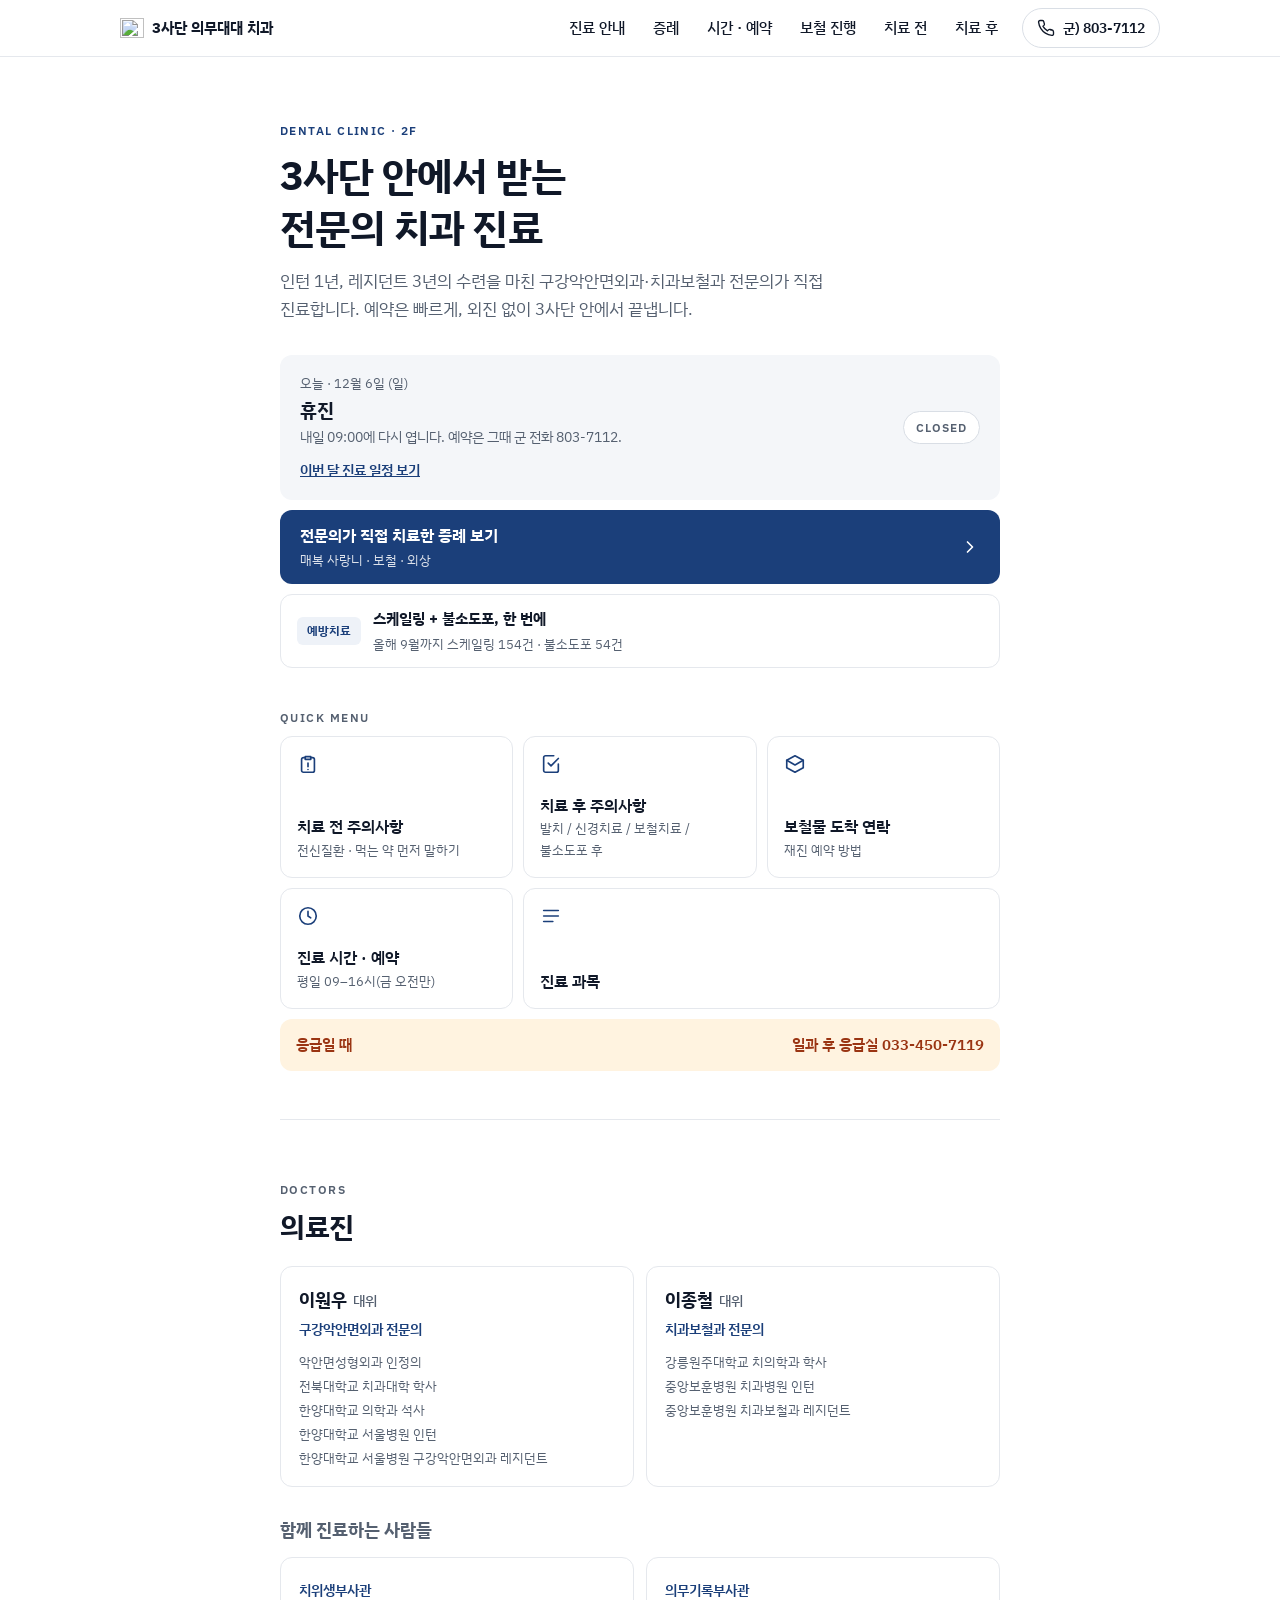
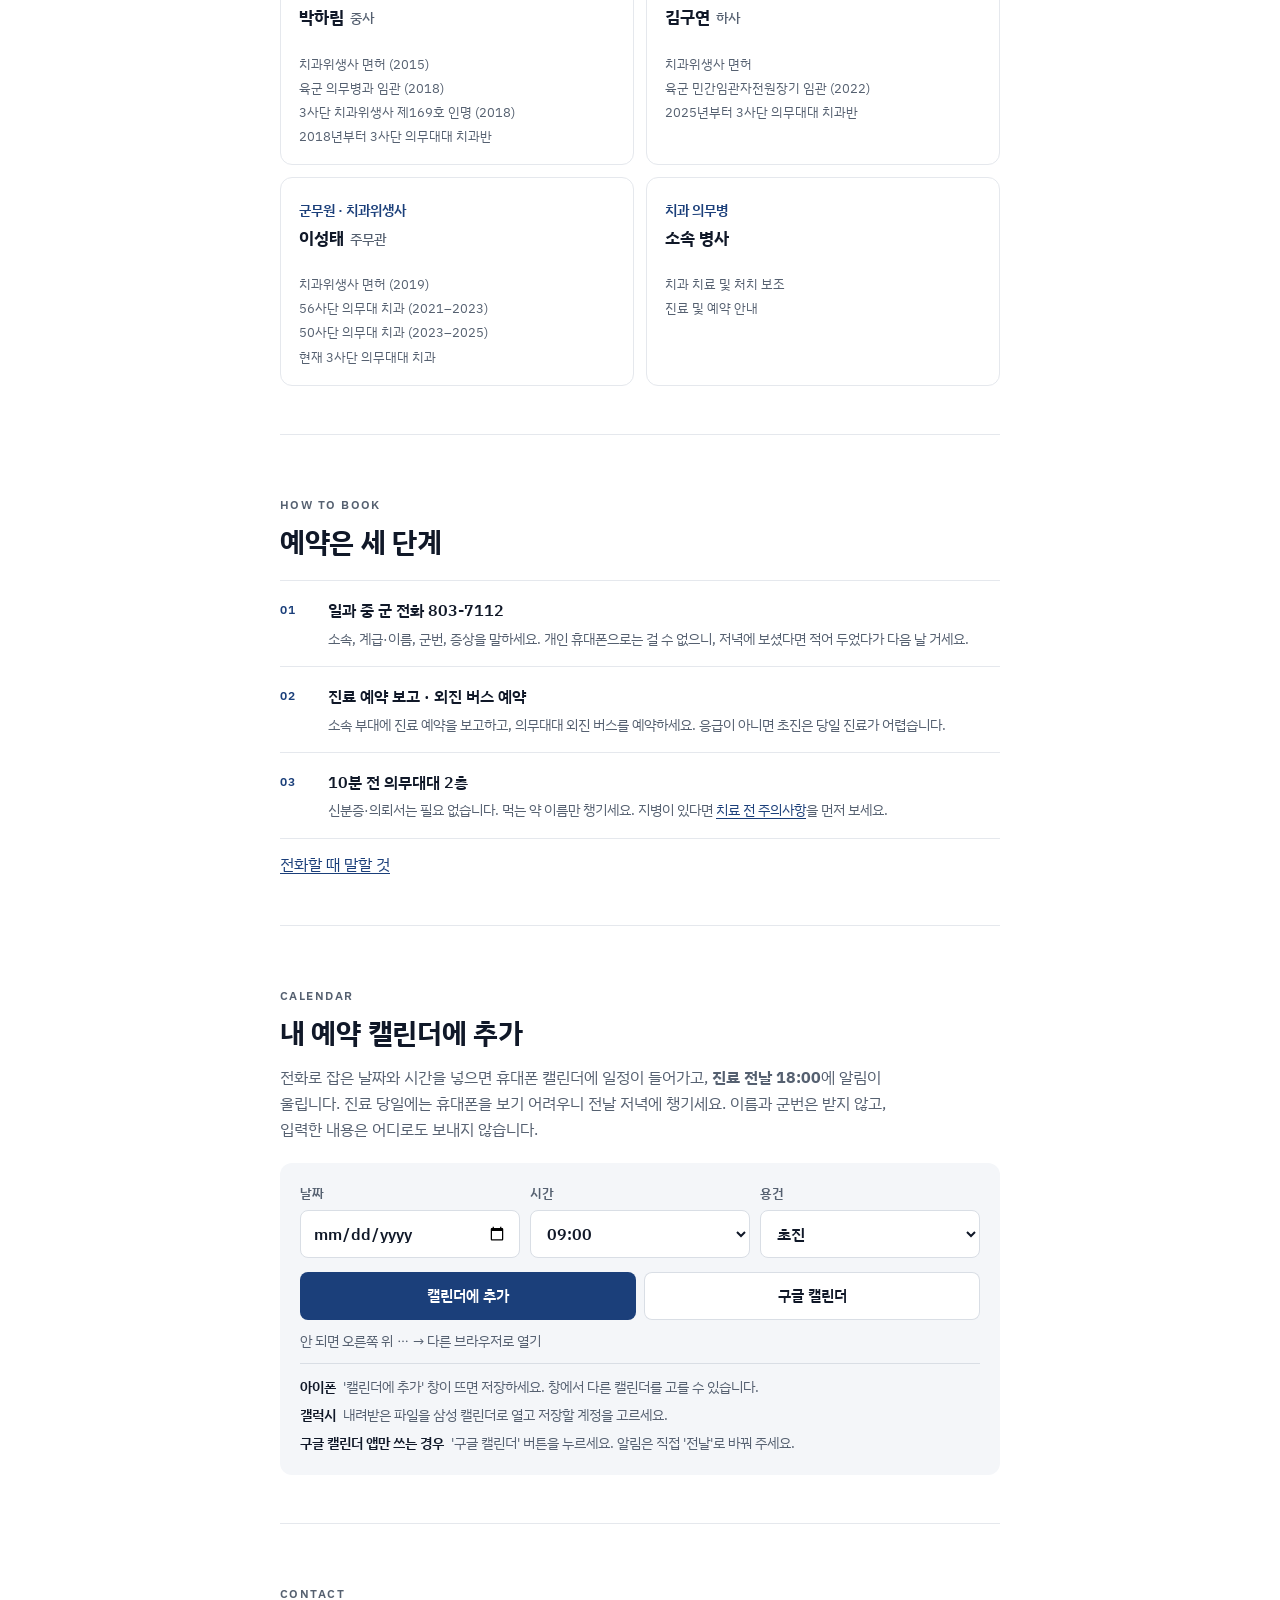
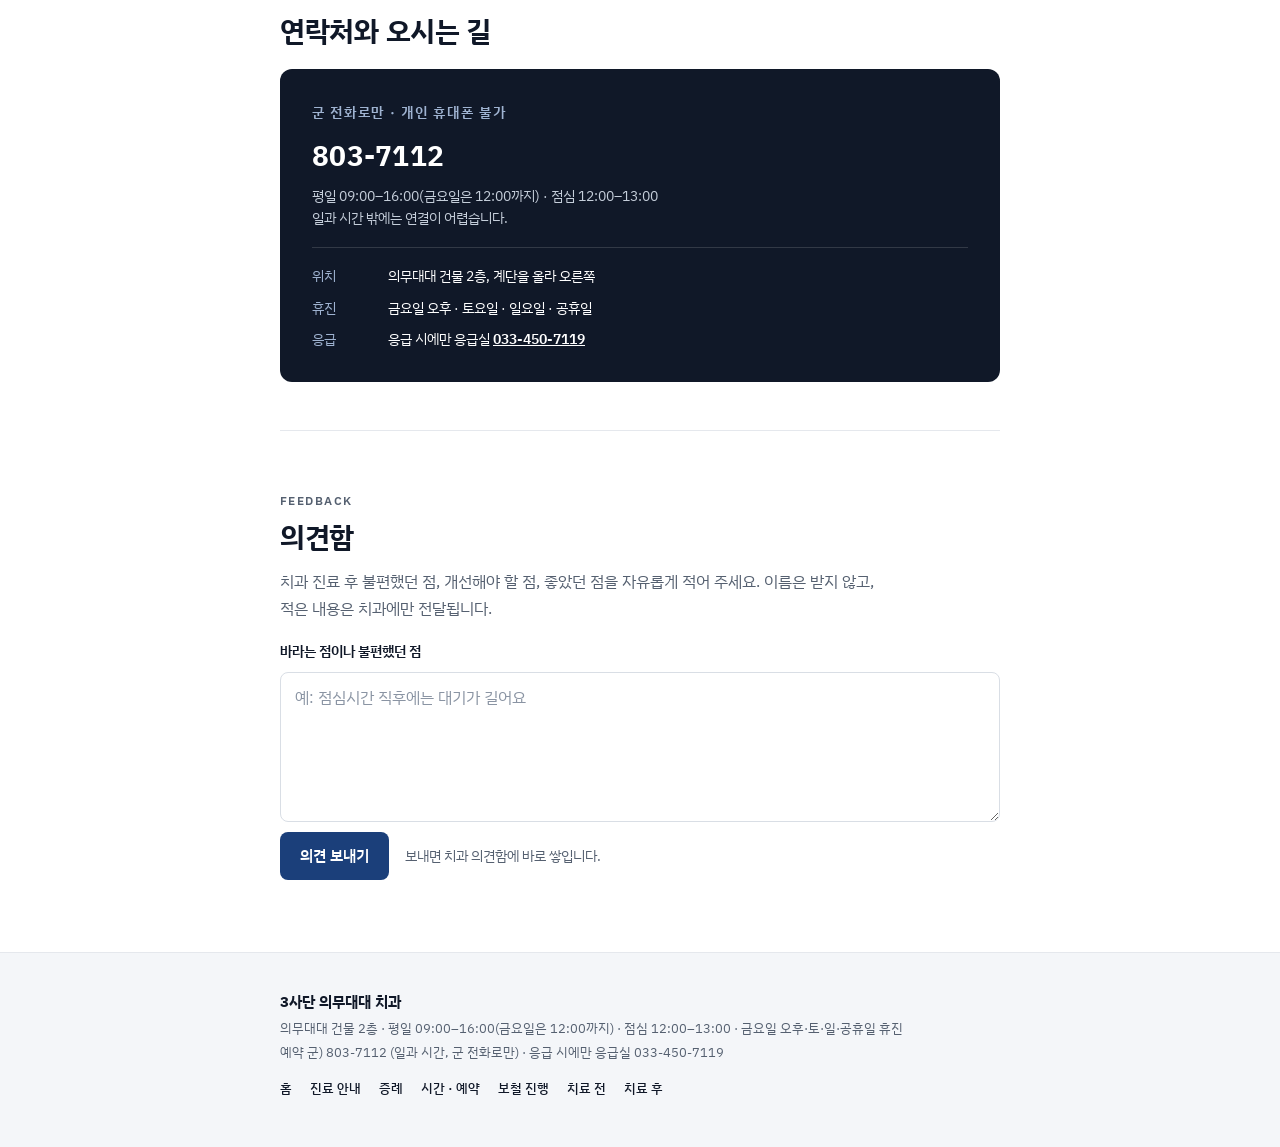
==== commit 26972690: "카카오톡에서 열면 휴대폰 기본 브라우저로 다시 열기 - 카카오톡 인앱 브라우저로 열리면 한 번 자동으로 사파리·기본 브라우저로 넘김 (kakaotalk://web/openExter" ====
--- a/index.html
+++ b/index.html
@@ -9,6 +9,7 @@
 <link rel="stylesheet" href="https://fonts.googleapis.com/css2?family=IBM+Plex+Sans+KR:wght@400;500;600;700&family=IBM+Plex+Sans:wght@500;600&display=swap">
 <link rel="icon" href="mark.svg" type="image/svg+xml">
 <link rel="stylesheet" href="style.css">
+<script src="external.js"></script>
 
 <title>3사단 의무대대 치과</title>
 <meta name="description" content="구강악안면외과·치과보철과 전문의가 상주하는 3사단 의무대대 치과. 평일 09:00–16:00(금요일은 12:00까지), 예약은 군 전화 803-7112.">
@@ -57,6 +58,7 @@
 
 <main class="page" id="main">
   <section class="intro" aria-labelledby="page-title">
+    <p class="eb eb--accent">Dental clinic · 2F</p>
     <h1 id="page-title">3사단 안에서 받는<br>전문의 치과 진료</h1>
     <p class="lead">인턴 1년, 레지던트 3년의 수련을 마친 구강악안면외과·치과보철과 전문의가 직접 진료합니다. 예약은 빠르게, 외진 없이 3사단 안에서 끝냅니다.</p>
   </section>
@@ -76,7 +78,8 @@
 
   <a class="promo" href="clinic.html#prevent"><span class="promo__eb">예방치료</span><span><b>스케일링 + 불소도포, 한 번에</b><span>올해 9월까지 스케일링 154건 · 불소도포 54건</span></span></a>
 
-  <section class="block block--flush" aria-label="바로가기" style="margin-top:40px">
+  <section class="block block--flush" aria-labelledby="quick-title" style="margin-top:40px">
+    <p class="eb" id="quick-title">Quick menu</p>
     <nav class="tiles" aria-label="바로가기">
       <a class="tile" href="before.html"><svg viewBox="0 0 24 24" fill="none" stroke="currentColor" stroke-width="1.8" stroke-linecap="round" stroke-linejoin="round" aria-hidden="true"><path d="M9 4h6v3H9z"/><path d="M15 5h2a2 2 0 0 1 2 2v12a2 2 0 0 1-2 2H7a2 2 0 0 1-2-2V7a2 2 0 0 1 2-2h2"/><path d="M12 11v4M12 18v.01"/></svg><span><b>치료 전 주의사항</b><span>전신질환 · 먹는 약 먼저 말하기</span></span></a>
       <a class="tile" href="care.html"><svg viewBox="0 0 24 24" fill="none" stroke="currentColor" stroke-width="1.8" stroke-linecap="round" stroke-linejoin="round" aria-hidden="true"><path d="M9 11l3 3 8-8"/><path d="M20 12v7a2 2 0 0 1-2 2H6a2 2 0 0 1-2-2V5a2 2 0 0 1 2-2h9"/></svg><span><b>치료 후 주의사항</b><span>발치 / 신경치료 / 보철치료 / 불소도포 후</span></span></a>
@@ -88,6 +91,7 @@
   </section>
 
   <section class="block" id="staff" aria-labelledby="staff-title">
+    <p class="eb">Doctors</p>
     <h2 class="block-title" id="staff-title">의료진</h2>
     <div class="doctors">
       <article class="doctor">
@@ -154,6 +158,7 @@
   </section>
 
   <section class="block" id="how" aria-labelledby="how-title">
+    <p class="eb">How to book</p>
     <h2 class="block-title" id="how-title">예약은 세 단계</h2>
     <ol class="numlist">
       <li><div><b>일과 중 군 전화 803-7112</b><span>소속, 계급·이름, 군번, 증상을 말하세요. 개인 휴대폰으로는 걸 수 없으니, 저녁에 보셨다면 적어 두었다가 다음 날 거세요.</span></div></li>
@@ -164,6 +169,7 @@
   </section>
 
   <section class="block" id="add-calendar" aria-labelledby="addcal-title">
+    <p class="eb">Calendar</p>
     <h2 class="block-title" id="addcal-title">내 예약 캘린더에 추가</h2>
     <p class="text">전화로 잡은 날짜와 시간을 넣으면 휴대폰 캘린더에 일정이 들어가고, <b>진료 전날 18:00</b>에 알림이 울립니다. 진료 당일에는 휴대폰을 보기 어려우니 전날 저녁에 챙기세요. 이름과 군번은 받지 않고, 입력한 내용은 어디로도 보내지 않습니다.</p>
     <form class="addcal" data-addcal>
@@ -188,6 +194,7 @@
   </section>
 
   <section class="block" id="place" aria-labelledby="place-title">
+    <p class="eb">Contact</p>
     <h2 class="block-title" id="place-title">연락처와 오시는 길</h2>
     <div class="contact">
       <p class="eb">군 전화로만 · 개인 휴대폰 불가</p>
@@ -202,6 +209,7 @@
   </section>
 
   <section class="block" id="feedback" aria-labelledby="fb-title">
+    <p class="eb">Feedback</p>
     <h2 class="block-title" id="fb-title">의견함</h2>
     <p>치과 진료 후 불편했던 점, 개선해야 할 점, 좋았던 점을 자유롭게 적어 주세요. 이름은 받지 않고, 적은 내용은 치과에만 전달됩니다.</p>
     <form class="fb" id="fb-form" action="https://docs.google.com/forms/d/e/1FAIpQLScYv5OPSOPAkaIRf9biORDnwYV5szAisddn2qoDDCzbE45UtQ/formResponse" method="post" target="fb-sink" novalidate>
--- a/style.css
+++ b/style.css
@@ -50,6 +50,7 @@
 
 /* 영문 대문자 작은 라벨 */
 .eb { margin: 0 0 8px; font-family: var(--font-eb); font-size: 12px; font-weight: 600; letter-spacing: 0.12em; text-transform: uppercase; color: var(--muted); }
+.eb--accent { color: var(--accent); }
 
 /* ---------- 헤더 ---------- */
 .site-header { position: sticky; top: 0; z-index: 20; background: rgba(255, 255, 255, 0.95); border-bottom: 1px solid var(--line); backdrop-filter: saturate(1.4) blur(8px); -webkit-backdrop-filter: saturate(1.4) blur(8px); }
@@ -148,8 +149,9 @@
 /* ---------- 전화 스크립트 카드 (어두운 면) ---------- */
 .callcard { margin-top: 56px; padding: 24px 20px; background: var(--dark); color: #fff; border-radius: var(--radius); }
 .block .callcard, .callcard--inline { margin-top: 20px; }
-.callcard h3.callcard__title { margin-top: 0; }
-.callcard__title { margin-top: 0; font-size: 20px; font-weight: 700; line-height: 1.35; }
+.callcard h3.callcard__title { margin-top: 10px; }
+.callcard .eb { margin: 0; color: var(--dark-label); }
+.callcard__title { margin-top: 10px; font-size: 20px; font-weight: 700; line-height: 1.35; }
 .callcard__note { margin-top: 8px; font-size: 14px; line-height: 1.6; color: var(--dark-text); }
 .callcard__list { margin-top: 18px; display: grid; grid-template-columns: 76px minmax(0, 1fr); row-gap: 10px; font-size: 15px; }
 .callcard__list dt { color: var(--dark-label); }
@@ -267,7 +269,7 @@
 .fb { display: grid; gap: 10px; margin-top: 18px; }
 .fb__label { font-size: 14px; font-weight: 600; }
 .fb__field { width: 100%; min-height: 8.5rem; padding: 12px 14px; border: 1px solid var(--line-strong); border-radius: 8px; background: #fff; font-size: 16px; line-height: 1.55; resize: vertical; }
-.fb__field::placeholder { color: var(--muted); }
+.fb__field::placeholder { color: #8a94a3; }
 .fb__row { display: flex; flex-wrap: wrap; align-items: center; gap: 10px 16px; }
 .fb__done { margin-top: 12px; padding: 14px 16px; background: var(--accent-soft); border-radius: 8px; font-size: 15px; }
 .fb.is-sending .button { opacity: 0.6; pointer-events: none; }
@@ -380,7 +382,7 @@
 .why li { padding: 14px 0; border-bottom: 1px solid var(--line); font-size: 15px; line-height: 1.6; }
 .notice { margin-top: 40px; font-size: 12px; line-height: 1.7; color: var(--muted); }
 @media (max-width: 380px) { .specialist__steps b { font-size: 14px; } }
-.contact .contact__lead { margin-top: 0; font-size: 18px; font-weight: 700; line-height: 1.45; color: #fff; }
+.contact .contact__lead { margin-top: 10px; font-size: 18px; font-weight: 700; line-height: 1.45; color: #fff; }
 .addcal__buttons { margin-top: 14px; display: grid; grid-template-columns: minmax(0, 1fr) minmax(0, 1fr); gap: 8px; }
 .addcal__buttons .button { margin-top: 0; width: 100%; }
 .addcal__kakao { margin-bottom: 14px; padding: 12px 14px; background: var(--warn-bg); border-radius: 8px; font-size: 14px; line-height: 1.6; color: var(--warn-text); }
@@ -419,3 +421,7 @@
 .softbox--accent b { color: var(--accent); }
 .softbox p b { display: inline; color: var(--ink); }
 .intro .copyright { margin-top: 12px; padding: 10px 12px; max-width: 36em; background: var(--soft); border-radius: 8px; font-size: 13px; line-height: 1.6; color: var(--muted); }
+
+/* 카카오톡 인앱 브라우저 안내 띠 */
+.kakao-bar { display: flex; align-items: center; justify-content: space-between; gap: 10px; padding: 10px var(--gutter); background: var(--warn-bg); color: var(--warn-text); font-size: 14px; line-height: 1.45; }
+.kakao-bar button { flex: none; min-height: 40px; padding: 0 14px; border: 0; border-radius: 8px; background: var(--warn); color: #fff; font-size: 14px; font-weight: 600; cursor: pointer; }
